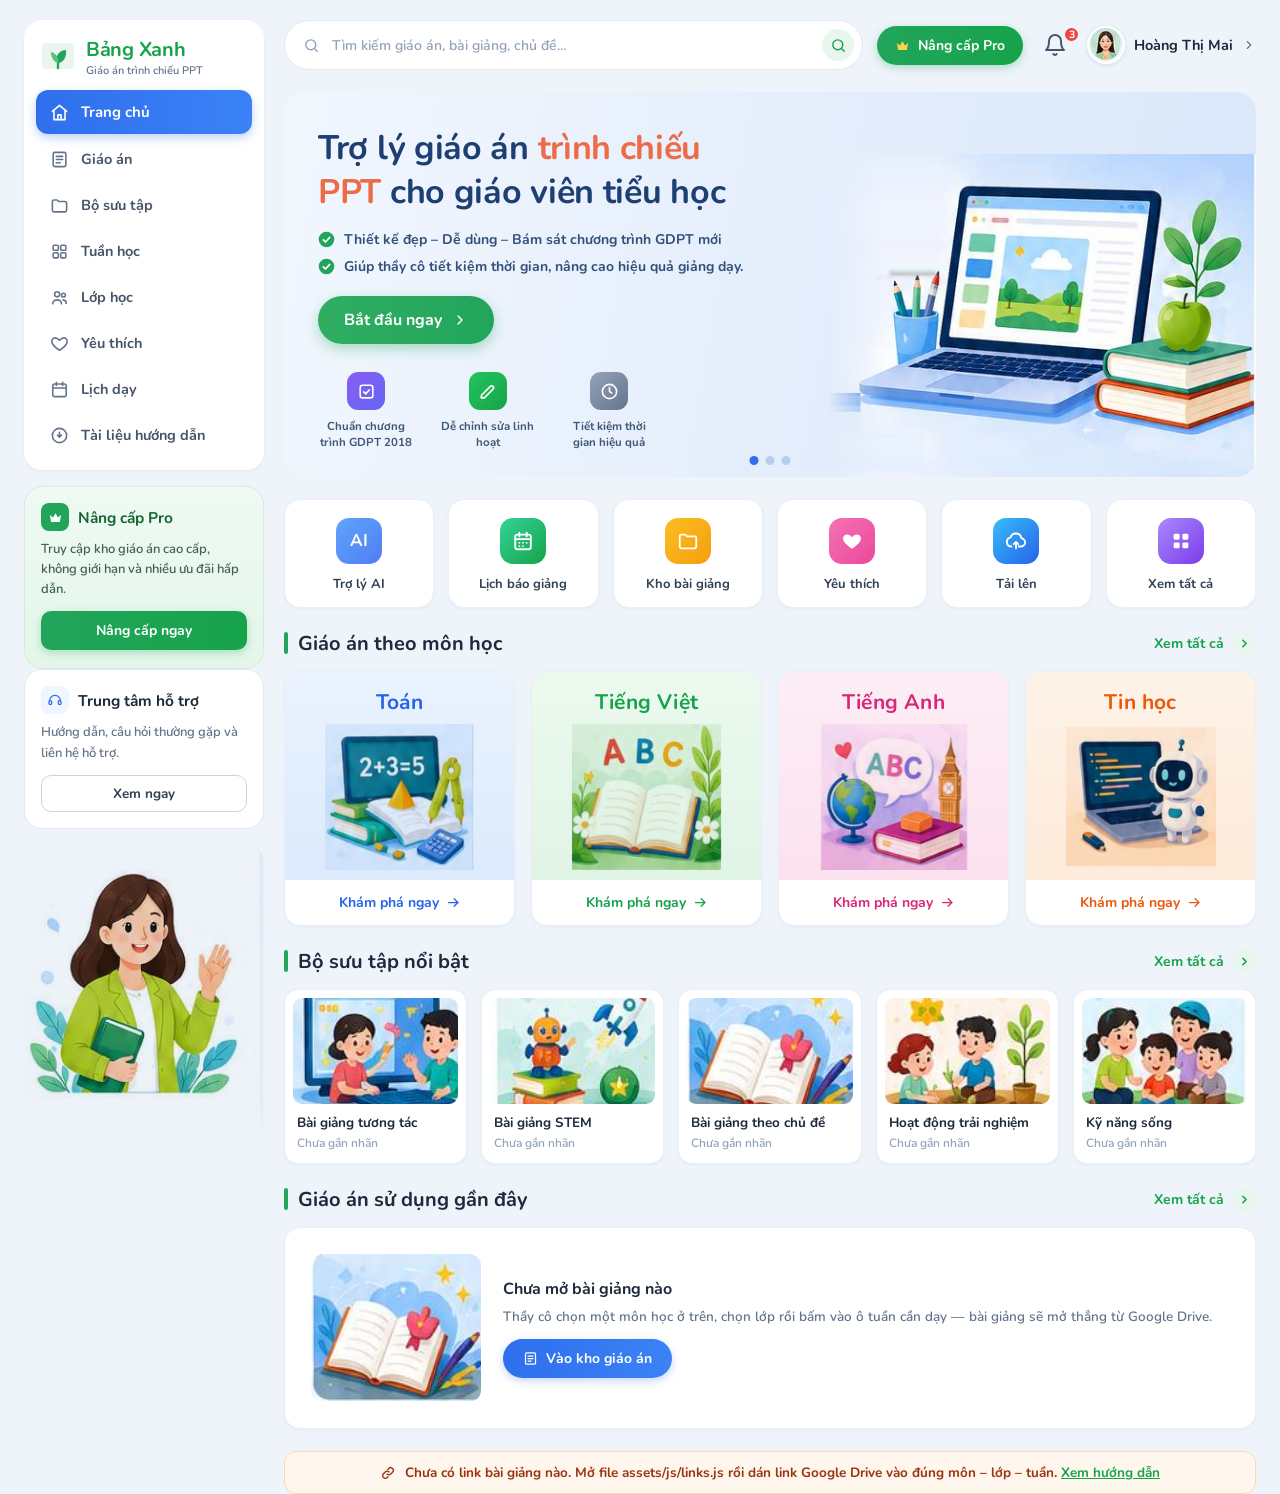
==== index.html @ 4b9f00dd "Bảng Xanh: app giáo án trình chiếu PPT tiểu học Giao diện dựng theo bản thiết kế design_handoff_bang" ====
<!DOCTYPE html>
<html lang="vi">
<head>
<meta charset="UTF-8">
<meta name="viewport" content="width=device-width, initial-scale=1.0, viewport-fit=cover">
<title>Bảng Xanh – Giáo án trình chiếu PPT</title>
<meta name="description" content="Kho bài giảng trình chiếu PPT tiểu học theo môn, lớp và 35 tuần học, mở thẳng từ Google Drive.">
<link rel="icon" href="data:image/svg+xml,<svg xmlns='http://www.w3.org/2000/svg' viewBox='0 0 36 36'><rect x='2' y='4' width='32' height='26' rx='4' fill='%23e8f6ee'/><path d='M18 24c-4-6 1-13 8-13 1 7-3 13-8 13z' fill='%2322a55b'/><path d='M18 24c1-5-2-10-7-11 0 6 3 10 7 11z' fill='%235bc17f'/></svg>">
<link rel="preconnect" href="https://fonts.googleapis.com">
<link rel="preconnect" href="https://fonts.gstatic.com" crossorigin>
<link href="https://fonts.googleapis.com/css2?family=Nunito:wght@400;600;700;800;900&display=swap" rel="stylesheet">
<link href="https://fonts.cdnfonts.com/css/utm-avo" rel="stylesheet">
<link rel="stylesheet" href="assets/css/style.css">
</head>
<body>

<!-- ===== Bộ icon dùng chung (lấy từ bản thiết kế) ===== -->
<svg style="display:none" aria-hidden="true">
  <symbol id="i-home" viewBox="0 0 24 24"><path d="M3 10.5 12 3l9 7.5"/><path d="M5 9.5V21h14V9.5"/><path d="M10 21v-6h4v6"/></symbol>
  <symbol id="i-book" viewBox="0 0 24 24"><rect x="4" y="3" width="16" height="18" rx="2"/><path d="M8 8h8M8 12h8M8 16h5"/></symbol>
  <symbol id="i-folder" viewBox="0 0 24 24"><path d="M3 7a2 2 0 0 1 2-2h4l2 2h8a2 2 0 0 1 2 2v9a2 2 0 0 1-2 2H5a2 2 0 0 1-2-2V7z"/></symbol>
  <symbol id="i-grid" viewBox="0 0 24 24"><rect x="4" y="4" width="6.5" height="6.5" rx="1.5"/><rect x="13.5" y="4" width="6.5" height="6.5" rx="1.5"/><rect x="4" y="13.5" width="6.5" height="6.5" rx="1.5"/><rect x="13.5" y="13.5" width="6.5" height="6.5" rx="1.5"/></symbol>
  <symbol id="i-users" viewBox="0 0 24 24"><circle cx="9" cy="8" r="3.2"/><path d="M3.5 20c0-3 2.5-5 5.5-5s5.5 2 5.5 5"/><circle cx="17" cy="9" r="2.4"/><path d="M16.5 15c2.5.2 4 2 4 4.5"/></symbol>
  <symbol id="i-heart" viewBox="0 0 24 24"><path d="M12 20.5s-7.5-4.7-9.3-9C1.3 8 3.4 4.9 6.6 4.9c2 0 3.6 1.1 5.4 3 1.8-1.9 3.4-3 5.4-3 3.2 0 5.3 3.1 3.9 6.6-1.8 4.3-9.3 9-9.3 9z"/></symbol>
  <symbol id="i-calendar" viewBox="0 0 24 24"><rect x="3.5" y="5" width="17" height="16" rx="2.5"/><path d="M8 3v4M16 3v4M3.5 10h17"/></symbol>
  <symbol id="i-calendar-full" viewBox="0 0 24 24"><rect x="3.5" y="5" width="17" height="16" rx="2.5"/><path d="M8 3v4M16 3v4M3.5 10h17M8 14h.01M12 14h.01M16 14h.01M8 17.5h.01M12 17.5h.01"/></symbol>
  <symbol id="i-help" viewBox="0 0 24 24"><circle cx="12" cy="12" r="9"/><path d="M12 8v6M9.5 11.5 12 14l2.5-2.5"/></symbol>
  <symbol id="i-search" viewBox="0 0 24 24"><circle cx="11" cy="11" r="7"/><path d="m20 20-3.5-3.5"/></symbol>
  <symbol id="i-bell" viewBox="0 0 24 24"><path d="M18 8a6 6 0 0 0-12 0c0 7-3 9-3 9h18s-3-2-3-9"/><path d="M13.7 21a2 2 0 0 1-3.4 0"/></symbol>
  <symbol id="i-upload" viewBox="0 0 24 24"><path d="M7 18a5 5 0 0 1-.9-9.9A6 6 0 0 1 17.8 9 4.5 4.5 0 0 1 17 18h-2"/><path d="M12 13v7M9.5 15.5 12 13l2.5 2.5"/></symbol>
  <symbol id="i-download" viewBox="0 0 24 24"><path d="M12 4v12m0 0 4-4m-4 4-4-4"/><path d="M4 18v1a2 2 0 0 0 2 2h12a2 2 0 0 0 2-2v-1"/></symbol>
  <symbol id="i-chevron" viewBox="0 0 24 24"><path d="m9 6 6 6-6 6"/></symbol>
  <symbol id="i-back" viewBox="0 0 24 24"><path d="m15 6-6 6 6 6"/></symbol>
  <symbol id="i-arrow" viewBox="0 0 24 24"><path d="M4 12h15"/><path d="m13 6 6 6-6 6"/></symbol>
  <symbol id="i-clock" viewBox="0 0 24 24"><circle cx="12" cy="12" r="9"/><path d="M12 7v5l3 2"/></symbol>
  <symbol id="i-play" viewBox="0 0 24 24"><path d="M7 5.5v13l10.5-6.5z"/></symbol>
  <symbol id="i-eye" viewBox="0 0 24 24"><path d="M2.5 12S6 6 12 6s9.5 6 9.5 6-3.5 6-9.5 6-9.5-6-9.5-6z"/><circle cx="12" cy="12" r="2.8"/></symbol>
  <symbol id="i-link" viewBox="0 0 24 24"><path d="M10.5 13.5a4 4 0 0 0 5.7 0l2.6-2.6a4 4 0 1 0-5.7-5.7L11.6 6.7"/><path d="M13.5 10.5a4 4 0 0 0-5.7 0l-2.6 2.6a4 4 0 1 0 5.7 5.7l1.4-1.4"/></symbol>
  <symbol id="i-plus" viewBox="0 0 24 24"><path d="M12 5v14M5 12h14"/></symbol>
  <symbol id="i-trash" viewBox="0 0 24 24"><path d="M4 7h16M9 7V5h6v2M6 7l1 13h10l1-13"/></symbol>
  <symbol id="i-x" viewBox="0 0 24 24"><path d="M6 6l12 12M18 6 6 18"/></symbol>
  <symbol id="i-check" viewBox="0 0 24 24"><path d="m5 12.5 4.5 4.5L19 7.5"/></symbol>
  <symbol id="i-menu" viewBox="0 0 24 24"><path d="M4 7h16M4 12h16M4 17h16"/></symbol>
  <symbol id="i-external" viewBox="0 0 24 24"><path d="M14 4h6v6M20 4l-8.5 8.5"/><path d="M18 14v5a1 1 0 0 1-1 1H5a1 1 0 0 1-1-1V7a1 1 0 0 1 1-1h5"/></symbol>
  <symbol id="i-user" viewBox="0 0 24 24"><circle cx="12" cy="8" r="4"/><path d="M4.5 21c0-4 3.5-6.5 7.5-6.5s7.5 2.5 7.5 6.5"/></symbol>
  <symbol id="i-copy" viewBox="0 0 24 24"><rect x="9" y="9" width="11" height="11" rx="2"/><path d="M5 15V5a2 2 0 0 1 2-2h8"/></symbol>
  <symbol id="i-edit" viewBox="0 0 24 24"><path d="M4 20h4L19 9a2.4 2.4 0 0 0-3.4-3.4L4.5 16.7 4 20z"/></symbol>
  <symbol id="i-support" viewBox="0 0 24 24"><path d="M4 13a8 8 0 0 1 16 0"/><rect x="3" y="13" width="4" height="6" rx="2"/><rect x="17" y="13" width="4" height="6" rx="2"/></symbol>
  <symbol id="i-shield" viewBox="0 0 24 24"><rect x="4" y="4" width="16" height="16" rx="3"/><path d="m8.5 12.5 2.5 2.5 4.5-5"/></symbol>
  <symbol id="i-book-open" viewBox="0 0 24 24"><path d="M2 6s2-2 6-2 6 2 6 2v14s-2-2-6-2-6 2-6 2V6z"/><path d="M14 6s2-2 6-2v14c-4 0-6 2-6 2"/></symbol>
</svg>
<svg style="display:none" aria-hidden="true">
  <symbol id="f-star" viewBox="0 0 24 24"><path d="M3 8l5 4 4-7 4 7 5-4-2 11H5L3 8z"/></symbol>
  <symbol id="f-heart" viewBox="0 0 24 24"><path d="M12 20.5s-7.5-4.7-9.3-9C1.3 8 3.4 4.9 6.6 4.9c2 0 3.6 1.1 5.4 3 1.8-1.9 3.4-3 5.4-3 3.2 0 5.3 3.1 3.9 6.6-1.8 4.3-9.3 9-9.3 9z"/></symbol>
  <symbol id="f-grid" viewBox="0 0 24 24"><rect x="4" y="4" width="6.5" height="6.5" rx="1.5"/><rect x="13.5" y="4" width="6.5" height="6.5" rx="1.5"/><rect x="4" y="13.5" width="6.5" height="6.5" rx="1.5"/><rect x="13.5" y="13.5" width="6.5" height="6.5" rx="1.5"/></symbol>
  <symbol id="f-leaf" viewBox="0 0 24 24"><path d="M12 22c-2-8 2-16 10-18-1 9-4 16-10 18z"/></symbol>
  <symbol id="f-check-c" viewBox="0 0 24 24"><circle cx="12" cy="12" r="11"/></symbol>
</svg>

<div class="layout">

  <!-- ===================== SIDEBAR ===================== -->
  <aside id="sidebar">
    <div class="side-card">
      <a class="logo" href="#/">
        <svg width="36" height="36" viewBox="0 0 36 36" fill="none"><rect x="2" y="4" width="32" height="26" rx="4" fill="#e8f6ee"/><path d="M18 24c-4-6 1-13 8-13 1 7-3 13-8 13z" fill="#22a55b"/><path d="M18 24c1-5-2-10-7-11 0 6 3 10 7 11z" fill="#5bc17f"/><path d="M18 24v5" stroke="#22a55b" stroke-width="2.4" stroke-linecap="round"/></svg>
        <div><div class="logo-name">Bảng Xanh</div><div class="logo-sub">Giáo án trình chiếu PPT</div></div>
      </a>
      <nav id="nav">
        <a class="nav-item" href="#/"><svg class="ic19"><use href="#i-home"/></svg> Trang chủ</a>
        <a class="nav-item" href="#/giao-an"><svg class="ic19"><use href="#i-book"/></svg> Giáo án</a>
        <a class="nav-item" href="#/bo-suu-tap"><svg class="ic19"><use href="#i-folder"/></svg> Bộ sưu tập</a>
        <a class="nav-item" href="#/tuan-hoc"><svg class="ic19"><use href="#i-grid"/></svg> Tuần học</a>
        <a class="nav-item" href="#/lop-hoc"><svg class="ic19"><use href="#i-users"/></svg> Lớp học</a>
        <a class="nav-item" href="#/yeu-thich"><svg class="ic19"><use href="#i-heart"/></svg> Yêu thích</a>
        <a class="nav-item" href="#/lich-day"><svg class="ic19"><use href="#i-calendar"/></svg> Lịch dạy</a>
        <a class="nav-item" href="#/huong-dan"><svg class="ic19"><use href="#i-help"/></svg> Tài liệu hướng dẫn</a>
      </nav>
    </div>

    <div id="sideExtra"></div>

    <img class="teacher" src="assets/img/teacher.png" alt="Cô giáo">
  </aside>
  <div class="sidebar-backdrop" id="sidebarBackdrop"></div>

  <!-- ===================== NỘI DUNG ===================== -->
  <main>
    <div class="m-logo">
      <button class="m-menu" id="btnMenu" aria-label="Mở menu"><svg class="ic22"><use href="#i-menu"/></svg></button>
      <a class="logo" href="#/" style="padding:0">
        <svg width="34" height="34" viewBox="0 0 36 36" fill="none"><rect x="2" y="4" width="32" height="26" rx="4" fill="#e8f6ee"/><path d="M18 24c-4-6 1-13 8-13 1 7-3 13-8 13z" fill="#22a55b"/><path d="M18 24c1-5-2-10-7-11 0 6 3 10 7 11z" fill="#5bc17f"/></svg>
        <div><div class="logo-name">Bảng Xanh</div><div class="logo-sub">Giáo án trình chiếu PPT</div></div>
      </a>
    </div>

    <div class="topbar">
      <form class="search" id="searchForm" role="search">
        <svg class="ic17"><use href="#i-search"/></svg>
        <input id="searchInput" type="search" placeholder="Tìm kiếm giáo án, bài giảng, chủ đề..." aria-label="Tìm kiếm" autocomplete="off">
        <button type="submit" class="search-go" aria-label="Tìm"><svg class="ic17"><use href="#i-search"/></svg></button>
      </form>
      <a class="btn-pro" href="#/huong-dan"><svg class="ic15 fill-star" viewBox="0 0 24 24"><use href="#f-star"/></svg> Nâng cấp Pro</a>
      <button class="bell" id="btnBell" aria-label="Thông báo">
        <svg class="ic24"><use href="#i-bell"/></svg><span class="badge" id="bellBadge">3</span>
      </button>
      <a class="user" href="#/tai-khoan">
        <img src="assets/img/avatar.png" alt="">
        <b id="meName">Hoàng Thị Mai</b>
        <svg class="ic14 chev"><use href="#i-chevron"/></svg>
      </a>
    </div>

    <div id="view"></div>
  </main>
</div>

<!-- ===================== THANH TAB DƯỚI ===================== -->
<div class="tabs" id="tabs">
  <a class="tab" href="#/" data-tab="#/"><svg class="ic22"><use href="#i-home"/></svg><span>Trang chủ</span></a>
  <a class="tab" href="#/tim-kiem" data-tab="#/tim-kiem"><svg class="ic22"><use href="#i-search"/></svg><span>Tìm kiếm</span></a>
  <a class="tab" href="#/lop-hoc" data-tab="#/lop-hoc"><svg class="ic22"><use href="#i-users"/></svg><span>Lớp học của tôi</span></a>
  <a class="tab" href="#/yeu-thich" data-tab="#/yeu-thich"><svg class="ic22"><use href="#i-heart"/></svg><span>Yêu thích</span></a>
  <a class="tab" href="#/tai-khoan" data-tab="#/tai-khoan"><svg class="ic22"><use href="#i-user"/></svg><span>Tài khoản</span></a>
</div>

<div id="modalRoot"></div>
<div id="toastRoot" class="toast-root" aria-live="polite"></div>


<!-- ===========================================================================
     LINK BÀI GIẢNG nằm ở file  assets/js/links.js  (mở bằng Notepad là sửa được)
     =========================================================================== -->
<script src="assets/js/links.js"></script>
<script src="assets/js/data.js"></script>
<script src="assets/js/app.js"></script>
</body>
</html>
---- assets/css/style.css ----
/* =========================================================================
   BẢNG XANH — giao diện dựng theo bản thiết kế design_handoff_bang_xanh
   Phần 1: trang chủ (index.html của bản thiết kế)
   Phần 2: trang môn học & trang 35 tuần (mon.html + tuan.html)
   Phần 3: các trang chức năng khác, dùng lại đúng bộ màu đó
   ========================================================================= */

/* ===================== PHẦN 1 — TRANG CHỦ ===================== */
*{box-sizing:border-box}
body{margin:0;background:#eef4fa;font-family:'UTM Avo','Nunito','Segoe UI',sans-serif;-webkit-font-smoothing:antialiased;color:#1e293b}
a{color:#16a34a;text-decoration:none}a:hover{color:#15803d}
button{font-family:inherit;cursor:pointer;border:none}
input,select,textarea{font-family:inherit}
img{max-width:100%}
h1,h2,h3,h4{margin:0}
p{margin:0}
ul,ol{margin:0;padding:0;list-style:none}
.layout{max-width:1400px;margin:0 auto;display:flex;gap:20px;padding:20px 24px 0;align-items:flex-start}

/* --- icon --- */
.ic13,.ic14,.ic15,.ic16,.ic17,.ic19,.ic22,.ic24{fill:none;stroke:currentColor;stroke-width:2;stroke-linecap:round;stroke-linejoin:round;flex-shrink:0}
.ic13{width:13px;height:13px}.ic14{width:14px;height:14px}.ic15{width:15px;height:15px}.ic16{width:16px;height:16px}
.ic17{width:17px;height:17px}.ic19{width:19px;height:19px}.ic22{width:22px;height:22px}.ic24{width:24px;height:24px}
.fill,.fill-star{fill:currentColor;stroke:none}
.fill-star{color:#ffd34d}

/* --- Sidebar --- */
aside{width:240px;flex-shrink:0;display:flex;flex-direction:column;gap:16px}
.side-card{background:#fff;border-radius:18px;padding:14px 12px;box-shadow:0 1px 3px rgba(30,64,120,.06)}
.logo{display:flex;align-items:center;gap:10px;padding:2px 4px 12px;color:inherit}
.logo:hover{color:inherit}
.logo-name{font-size:20px;font-weight:700;color:#16a34a;letter-spacing:-.3px}
.logo-sub{font-size:11px;color:#64748b;font-weight:600}
nav{display:flex;flex-direction:column;gap:4px}
.nav-item{display:flex;align-items:center;gap:12px;padding:11px 14px;border-radius:12px;color:#475569;font-weight:700;font-size:14.5px;cursor:pointer}
.nav-item:hover{background:#f1f5f9;color:#16a34a}
.nav-item.active{padding:12px 14px;background:linear-gradient(90deg,#2f6fed,#3b82f6);color:#fff;font-weight:700;font-size:15px;box-shadow:0 4px 10px rgba(47,111,237,.3)}
.nav-item svg{color:#64748b}.nav-item.active svg{color:#fff}
.nav-item:hover svg{color:#16a34a}.nav-item.active:hover{color:#fff}.nav-item.active:hover svg{color:#fff}
.pro-card{background:linear-gradient(180deg,#effaf2,#e4f6ea);border:1px solid #d3eedd;border-radius:18px;padding:16px 16px 18px}
.support-card{background:#fff;border:1px solid #e2e8f0;border-radius:18px;padding:16px}
.card-head{display:flex;align-items:center;gap:9px;margin-bottom:8px}
.card-head .ic{width:28px;height:28px;border-radius:8px;display:flex;align-items:center;justify-content:center;flex-shrink:0}
.card-head span.tt{font-weight:700;font-size:15.5px}
.card-body{font-size:13px;font-weight:600;line-height:1.55;margin-bottom:12px}
.btn-green{display:flex;align-items:center;justify-content:center;gap:8px;background:linear-gradient(90deg,#22a55b,#16a34a);color:#fff;border-radius:10px;padding:10px 16px;font-weight:700;font-size:14px;width:100%;box-shadow:0 3px 8px rgba(34,165,91,.3)}
.btn-green:hover{filter:brightness(1.05);color:#fff}
.btn-outline{display:flex;align-items:center;justify-content:center;gap:8px;background:#fff;border:1.5px solid #cbd5e1;border-radius:10px;padding:8px 20px;font-weight:700;font-size:13.5px;color:#334155}
.btn-outline:hover{border-color:#16a34a;color:#16a34a}
.teacher{width:100%;border-radius:16px;display:block;mix-blend-mode:multiply;-webkit-mask-image:linear-gradient(180deg,#000 86%,transparent 100%);mask-image:linear-gradient(180deg,#000 86%,transparent 100%)}
.sidebar-backdrop{display:none}

/* --- Main --- */
main{flex:1;min-width:0;display:flex;flex-direction:column;gap:22px}
#view{display:flex;flex-direction:column;gap:22px}
.topbar{display:flex;align-items:center;gap:14px}
.search{flex:1;display:flex;align-items:center;gap:10px;background:#fff;border:1px solid #e2e8f0;border-radius:999px;padding:8px 8px 8px 18px;color:#94a3b8}
.search:focus-within{border-color:#22a55b;box-shadow:0 0 0 3px rgba(34,165,91,.12)}
.search input{flex:1;min-width:0;border:0;outline:0;background:transparent;font-size:14px;font-weight:600;color:#1e293b}
.search input::placeholder{color:#94a3b8;font-weight:600}
.search-go{width:32px;height:32px;border-radius:999px;background:#e8f6ee;color:#16a34a;display:flex;align-items:center;justify-content:center;flex-shrink:0}
.search-go:hover{background:#16a34a;color:#fff}
.btn-pro{display:flex;align-items:center;gap:8px;background:linear-gradient(90deg,#22a55b,#16a34a);color:#fff;border-radius:999px;padding:10px 18px;font-weight:700;font-size:14px;box-shadow:0 3px 8px rgba(34,165,91,.3);white-space:nowrap}
.btn-pro:hover{filter:brightness(1.05);color:#fff}
.bell{position:relative;cursor:pointer;color:#475569;background:none;display:flex;align-items:center}
.bell:hover{color:#16a34a}
.badge{position:absolute;top:-6px;right:-7px;background:#ef4444;color:#fff;font-size:10.5px;font-weight:700;border-radius:999px;min-width:17px;height:17px;display:flex;align-items:center;justify-content:center;border:2px solid #eef4fa}
.badge[data-empty="1"]{display:none}
.user{display:flex;align-items:center;gap:9px;cursor:pointer;color:#1e293b}
.user:hover{color:#16a34a}
.user img{width:38px;height:38px;border-radius:999px;object-fit:cover;border:2px solid #fff;box-shadow:0 1px 4px rgba(30,64,120,.15)}
.user b{font-weight:700;font-size:14.5px;white-space:nowrap}
.user .chev{color:#64748b}

/* --- Hero --- */
.hero{position:relative;border-radius:20px;overflow:hidden;background:linear-gradient(100deg,#f2f7fe 0%,#e3edfb 55%,#dbe8fa 100%);padding:34px 0 26px 34px;min-height:340px}
.hero-img{position:absolute;right:0;bottom:0;width:min(448px,44%);height:auto;object-fit:cover;-webkit-mask-image:linear-gradient(90deg,transparent 0%,#000 14%);mask-image:linear-gradient(90deg,transparent 0%,#000 14%)}
.hero-content{position:relative;max-width:min(430px,50%);display:flex;flex-direction:column;align-items:flex-start}
.hero h1{margin:0 0 16px;font-size:34px;line-height:1.3;font-weight:700;color:#1d3f74;letter-spacing:-.3px}
.hero h1 em{font-style:normal;color:#ED6C47}
.checks{display:flex;flex-direction:column;gap:8px;margin-bottom:20px}
.checks div{display:flex;align-items:center;gap:9px;font-size:14px;font-weight:700;color:#33507a}
.check-ic{width:17px;height:17px;flex-shrink:0}
.btn-cta{display:flex;align-items:center;gap:10px;background:linear-gradient(90deg,#2fae62,#22a55b);color:#fff;border-radius:999px;padding:13px 26px;font-weight:700;font-size:16px;box-shadow:0 5px 14px rgba(34,165,91,.35);margin-bottom:28px}
.btn-cta:hover{filter:brightness(1.05);color:#fff}
.features{display:flex;gap:clamp(10px,2vw,26px);flex-wrap:wrap;max-width:100%}
.feature{position:relative;z-index:1;display:flex;flex-direction:column;align-items:center;gap:8px;width:min(96px,28%);text-align:center}
.feature .ic{width:38px;height:38px;border-radius:11px;display:flex;align-items:center;justify-content:center;color:#fff}
.feature span.lb{font-size:11.5px;font-weight:700;color:#3f5878;line-height:1.4}
.dots{position:absolute;left:50%;transform:translateX(-50%);bottom:12px;display:flex;gap:7px}
.dots span{width:9px;height:9px;border-radius:999px;background:#b9cdec;cursor:pointer}
.dots span.on{background:#2f6fed}

/* --- Lối tắt --- */
.quick{display:grid;grid-template-columns:repeat(6,1fr);gap:14px}
.quick-card{background:#fff;border:1px solid #eaf0f6;border-radius:16px;padding:18px 8px 14px;display:flex;flex-direction:column;align-items:center;gap:11px;cursor:pointer;box-shadow:0 1px 3px rgba(30,64,120,.05);transition:.15s}
.quick-card:hover{box-shadow:0 6px 16px rgba(30,64,120,.12);transform:translateY(-2px)}
.quick-card .ic{width:46px;height:46px;border-radius:13px;display:flex;align-items:center;justify-content:center;color:#fff}
.quick-card .lb{font-size:13px;font-weight:700;color:#334155;text-align:center}
.qai{font-size:17px;font-weight:700;color:#fff}

/* --- Đầu mục --- */
.sec-head{display:flex;align-items:center;justify-content:space-between;margin-bottom:14px;gap:12px}
.sec-title{display:flex;align-items:center;gap:10px;min-width:0}
.sec-title .bar{width:4px;height:22px;border-radius:4px;background:#22a55b;flex-shrink:0}
.sec-title h2{margin:0;font-size:20px;font-weight:700;color:#1e293b}
.see-all{display:flex;align-items:center;gap:8px;font-size:14px;font-weight:700;white-space:nowrap}
.see-all .chev{width:24px;height:24px;border-radius:999px;background:#e8f6ee;display:flex;align-items:center;justify-content:center;color:#16a34a}
.see-all .chev svg{stroke-width:3}

/* --- Thẻ môn học --- */
.subjects{display:grid;grid-template-columns:repeat(4,1fr);gap:16px}
.subj{border-radius:16px;overflow:hidden;background:#fff;border:1px solid #eaf0f6;cursor:pointer;box-shadow:0 1px 3px rgba(30,64,120,.05);transition:.15s;display:block;color:inherit}
.subj:hover{box-shadow:0 8px 20px rgba(30,64,120,.13);transform:translateY(-2px);color:inherit}
.subj .top{padding:16px 12px 10px;text-align:center;position:relative}
.subj .name{font-size:21px;font-weight:700;margin-bottom:8px;letter-spacing:.2px}
.subj img{width:150px;height:146px;object-fit:contain;display:block;margin:0 auto;mix-blend-mode:multiply}
.subj .cta{padding:13px 0;display:flex;align-items:center;justify-content:center;gap:7px;font-size:14px;font-weight:700}
.subj .cnt{position:absolute;top:10px;right:10px;background:rgba(255,255,255,.82);border-radius:999px;padding:3px 10px;font-size:11px;font-weight:700;color:#475569}

/* --- Bộ sưu tập --- */
.cols{display:grid;grid-template-columns:repeat(5,1fr);gap:14px}
.col-card{background:#fff;border:1px solid #eaf0f6;border-radius:14px;padding:8px 8px 12px;cursor:pointer;box-shadow:0 1px 3px rgba(30,64,120,.05);transition:.15s;display:block;color:inherit}
.col-card:hover{box-shadow:0 8px 20px rgba(30,64,120,.13);transform:translateY(-2px);color:inherit}
.col-card img{width:100%;height:106px;object-fit:cover;border-radius:9px;display:block;margin-bottom:10px}
.col-card .nm{font-size:13.5px;font-weight:700;padding:0 4px;line-height:1.35}
.col-card .ct{font-size:12px;font-weight:600;color:#94a3b8;padding:3px 4px 0}

/* --- Thẻ gần đây --- */
.recents{display:grid;grid-template-columns:repeat(4,1fr);gap:14px}
.recent{background:#f4f8fc;border:1px solid #e7eef5;border-radius:14px;padding:14px;cursor:pointer;display:block;color:inherit;position:relative}
.recent:hover{background:#fff;box-shadow:0 6px 16px rgba(30,64,120,.1);color:inherit}
.recent .row{display:flex;gap:10px;align-items:flex-start;margin-bottom:10px}
.recent .ppt{width:36px;height:36px;border-radius:9px;flex-shrink:0;display:flex;align-items:center;justify-content:center;color:#fff;font-size:9.5px;font-weight:700;box-shadow:0 2px 6px rgba(30,64,120,.18)}
.recent .tt{font-size:13.5px;font-weight:700;line-height:1.35}
.recent .mt{font-size:12px;font-weight:700;color:#64748b;margin-top:3px}
.recent .tm{display:flex;align-items:center;gap:6px;font-size:12px;font-weight:600;color:#94a3b8}

/* --- Banner --- */
.banner{background:#e4f6ea;border:1px solid #d3eedd;border-radius:12px;padding:11px 18px;display:flex;align-items:center;justify-content:center;gap:9px;font-size:13.5px;color:#1e5631;font-weight:700;text-align:center}
.banner b{font-weight:700}
.banner.warn{background:#fff7ed;border-color:#fed7aa;color:#9a3412}
.banner a{text-decoration:underline}

/* --- Tab dưới --- */
.tabs{position:sticky;bottom:0;max-width:1400px;margin:14px auto 0;background:#fff;border-top:1px solid #e7eef5;border-radius:22px 22px 0 0;box-shadow:0 -6px 20px rgba(30,64,120,.08);display:flex;justify-content:space-around;padding:10px 40px 12px;z-index:40}
.tab{display:flex;flex-direction:column;align-items:center;gap:5px;cursor:pointer;color:#94a3b8;min-width:64px}
.tab:hover{color:#16a34a}
.tab.active{color:#16a34a}
.tab span{font-size:12px;font-weight:700}
.m-logo{display:none;align-items:center;gap:10px}
.m-menu{width:40px;height:40px;border-radius:12px;background:#fff;border:1px solid #e2e8f0;color:#475569;display:flex;align-items:center;justify-content:center;flex-shrink:0}
@media (min-width:900px){.tabs{display:none}}


/* ============ PHẦN 2 — TRANG MÔN HỌC & TRANG 35 TUẦN ============ */
/* Chế độ trang riêng: ẩn cột trái / thanh trên / tab dưới, đúng như mon.html và tuan.html */
body.solo aside,body.solo .topbar,body.solo .m-logo,body.solo .tabs{display:none!important}
body.solo .layout{max-width:1180px;padding:20px 24px 0;gap:0}
body.solo main{gap:0}
body.solo #view{gap:0;padding-bottom:60px}

.solo-top{display:flex;align-items:center;gap:12px;margin-bottom:24px;flex-wrap:wrap}
.back{display:flex;align-items:center;gap:7px;background:#fff;border:1px solid #e2e8f0;border-radius:999px;padding:9px 18px;font-weight:700;font-size:14px;color:#334155}
.back:hover{border-color:#16a34a;color:#16a34a}
.solo-crumb{font-size:14px;font-weight:700;color:#94a3b8}
.solo-crumb b{color:#1e293b}

.solo-hero{display:flex;align-items:center;gap:22px;border-radius:20px;padding:26px 34px;margin-bottom:30px}
.solo-hero img.mascot{width:92px;height:96px;object-fit:contain;flex-shrink:0}
.solo-hero h1{margin:0 0 6px;font-size:30px;font-weight:700;letter-spacing:-.3px}
.solo-hero p{margin:0;font-size:14.5px;font-weight:700;color:#475569}
.solo-hero.sm{gap:20px;padding:22px 30px;margin-bottom:26px}
.solo-hero.sm img.mascot{width:80px;height:84px}
.solo-hero.sm h1{font-size:27px;margin-bottom:4px}
.solo-hero.sm p{font-size:14px}

/* Thẻ khối lớp (mon.html) */
.grades{display:grid;grid-template-columns:repeat(5,1fr);gap:16px}
.grade{background:#fff;border:1px solid #eaf0f6;border-radius:18px;padding:26px 12px 20px;text-align:center;cursor:pointer;box-shadow:0 1px 3px rgba(30,64,120,.05);transition:.15s;display:block;color:inherit}
.grade:hover{box-shadow:0 10px 24px rgba(30,64,120,.14);transform:translateY(-3px);color:inherit}
.grade .num{width:74px;height:74px;border-radius:22px;margin:0 auto 14px;display:flex;align-items:center;justify-content:center;font-size:34px;font-weight:700;color:#fff;box-shadow:0 6px 14px rgba(30,64,120,.18)}
.grade .lb{font-size:17px;font-weight:700}
.grade .sub{font-size:12.5px;font-weight:700;color:#94a3b8;margin-top:4px}

/* Lưới 35 tuần (tuan.html) */
.hk{display:flex;align-items:center;gap:10px;margin:26px 0 14px}
.hk .bar{width:4px;height:22px;border-radius:4px;background:#22a55b}
.hk h2{margin:0;font-size:19px;font-weight:700}
.hk .ct{font-size:13px;font-weight:700;color:#94a3b8}
.weeks{display:grid;grid-template-columns:repeat(6,1fr);gap:12px}
.week{position:relative;background:#fff;border:1px solid #eaf0f6;border-radius:14px;padding:14px 10px 12px;text-align:center;box-shadow:0 1px 3px rgba(30,64,120,.05);transition:.15s;display:block;color:inherit;width:100%;height:100%;font:inherit}
.week:hover{box-shadow:0 8px 20px rgba(30,64,120,.14);transform:translateY(-2px);color:inherit}
.week .num{width:44px;height:44px;border-radius:13px;margin:0 auto 8px;display:flex;align-items:center;justify-content:center;font-size:19px;font-weight:700;color:#fff}
.week .lb{font-size:13.5px;font-weight:700}
.week .st{display:flex;align-items:center;justify-content:center;gap:5px;font-size:11.5px;font-weight:700;color:#94a3b8;margin-top:4px}
.week .st .dot{width:7px;height:7px;border-radius:99px;background:#cbd5e1}
.week.has .st{color:#16a34a}
.week.has .st .dot{background:#22c55e}
.week.none{opacity:.55}
.week.none:hover{transform:none;box-shadow:0 1px 3px rgba(30,64,120,.05);opacity:.9}
.week .tenbai{font-size:11px;font-weight:600;color:#94a3b8;margin-top:5px;line-height:1.35;display:-webkit-box;-webkit-line-clamp:2;-webkit-box-orient:vertical;overflow:hidden}
/* nút phụ trên ô tuần — ẩn cho gọn, hiện khi rê chuột hoặc trên điện thoại */
.w-tools{position:absolute;top:7px;right:7px;display:flex;gap:4px;opacity:0;transition:.15s}
.week:hover .w-tools,.w-tools:focus-within,.w-tools.show{opacity:1}
.w-btn{width:24px;height:24px;border-radius:8px;background:#f1f5f9;color:#94a3b8;display:flex;align-items:center;justify-content:center}
.w-btn svg{width:13px;height:13px}
.w-btn:hover{background:#e8f6ee;color:#16a34a}
.w-btn.on{color:#ec4899;background:#fdf2f8}
.w-btn.on svg{fill:currentColor;stroke:none}
@media (hover:none){.w-tools{opacity:1}}


/* ============ PHẦN 3 — CÁC TRANG CHỨC NĂNG KHÁC ============ */
.page-head{display:flex;align-items:flex-end;justify-content:space-between;gap:14px;flex-wrap:wrap}
.page-head h1{font-size:24px;font-weight:700}
.page-head p{font-size:13.5px;font-weight:600;color:#64748b;margin-top:4px}
.crumb{display:flex;align-items:center;gap:7px;font-size:13px;font-weight:700;color:#94a3b8;flex-wrap:wrap}
.crumb a{color:#64748b}.crumb a:hover{color:#16a34a}
.crumb b{color:#1e293b}
.crumb svg{width:13px;height:13px;fill:none;stroke:currentColor;stroke-width:2.4;stroke-linecap:round;stroke-linejoin:round}
.card{background:#fff;border:1px solid #eaf0f6;border-radius:16px;box-shadow:0 1px 3px rgba(30,64,120,.05)}
.pad{padding:18px}
.muted{color:#94a3b8;font-weight:600}
.small{font-size:12.5px}

/* Danh sách bài giảng kèm tên môn (Yêu thích, Tìm kiếm, Tuần học, Bộ sưu tập) */
.wlist{display:grid;grid-template-columns:repeat(3,1fr);gap:14px}
.wcard{background:#f4f8fc;border:1px solid #e7eef5;border-radius:14px;position:relative;transition:.15s;overflow:hidden}
.wcard:hover{background:#fff;box-shadow:0 6px 16px rgba(30,64,120,.1)}
.wcard>a,.wcard>button{display:block;width:100%;text-align:left;padding:14px;color:inherit;background:none;font:inherit}
.wcard .row{display:flex;gap:10px;align-items:flex-start;margin-bottom:10px;padding-right:28px}
.wcard .ppt{width:36px;height:36px;border-radius:9px;flex-shrink:0;display:flex;align-items:center;justify-content:center;color:#fff;font-size:9.5px;font-weight:700;box-shadow:0 2px 6px rgba(30,64,120,.18)}
.wcard .tt{font-size:14px;font-weight:700;line-height:1.3}
.wcard .mt{font-size:12px;font-weight:700;color:#64748b;margin-top:3px}
.wcard .tm{display:flex;align-items:center;gap:6px;font-size:12px;font-weight:700;color:#16a34a}
.wcard.no{background:#fbfdff;border-style:dashed}
.wcard.no .ppt{background:#e2e8f0;color:#94a3b8;box-shadow:none}
.wcard.no .tm{color:#94a3b8}
.wcard .w-tools{opacity:1;top:9px;right:9px}

/* Chỉ mục tuần */
.week-index{display:grid;grid-template-columns:repeat(auto-fill,minmax(84px,1fr));gap:10px}
.wi{background:#fff;border:1px solid #eaf0f6;border-radius:13px;padding:11px 6px;text-align:center;box-shadow:0 1px 3px rgba(30,64,120,.05);transition:.15s;color:inherit}
.wi:hover{box-shadow:0 6px 16px rgba(30,64,120,.12);transform:translateY(-2px);color:inherit}
.wi b{display:block;font-size:21px;font-weight:700;color:#94a3b8}
.wi small{font-size:11px;font-weight:700;color:#94a3b8}
.wi.has{background:#e8f6ee;border-color:#d3eedd}
.wi.has b{color:#16a34a}.wi.has small{color:#22a55b}

/* Chip lọc */
.chips{display:flex;flex-wrap:wrap;gap:9px;align-items:center}
.chip{display:inline-flex;align-items:center;gap:6px;background:#fff;border:1px solid #e2e8f0;border-radius:999px;padding:8px 15px;font-size:13.5px;font-weight:700;color:#475569}
.chip:hover{border-color:#22a55b;color:#16a34a}
.chip.on{background:linear-gradient(90deg,#22a55b,#16a34a);border-color:transparent;color:#fff;box-shadow:0 3px 8px rgba(34,165,91,.25)}
.chip.on:hover{color:#fff}
.chip svg{width:14px;height:14px}
.count{margin-left:auto;font-size:12.5px;font-weight:700;color:#94a3b8}

/* Lịch dạy */
.tt-wrap{overflow-x:auto;padding:14px}
.tt-wrap table{border-collapse:separate;border-spacing:9px;min-width:780px;width:100%}
.tt-wrap th{font-size:12.5px;font-weight:700;color:#64748b;padding-bottom:2px}
.tt-wrap th.rw{text-align:right;padding-right:4px;white-space:nowrap;color:#94a3b8}
.tt-wrap td{vertical-align:top;width:14%}
.slot{background:#f4f8fc;border:1px solid #e7eef5;border-left:4px solid #2f6fed;border-radius:12px;padding:10px;min-height:88px;display:flex;flex-direction:column;gap:4px}
.slot .s1{font-size:13px;font-weight:700;line-height:1.3}
.slot .s2{font-size:11.5px;font-weight:700;color:#64748b}
.slot .s3{display:flex;gap:6px;margin-top:auto;padding-top:6px}
.slot-empty{width:100%;min-height:88px;background:#fbfdff;border:1.5px dashed #dbe6f0;border-radius:12px;color:#b6c6d8;display:flex;align-items:center;justify-content:center}
.slot-empty:hover{border-color:#22a55b;color:#22a55b}
.mini{display:inline-flex;align-items:center;gap:4px;background:#e8f6ee;color:#16a34a;border-radius:8px;padding:5px 9px;font-size:11.5px;font-weight:700}
.mini:hover{background:#16a34a;color:#fff}
.mini.blue{background:#e9f0fe;color:#2f6fed}
.mini.blue:hover{background:#2f6fed;color:#fff}
.mini.red{background:#fef2f2;color:#e11d48}
.mini.red:hover{background:#e11d48;color:#fff}

/* Hướng dẫn */
.guides{display:grid;grid-template-columns:repeat(2,1fr);gap:16px;align-items:start}
.guide h3{font-size:16px;font-weight:700;margin-bottom:12px}
.guide li{display:flex;gap:10px;font-size:13.5px;font-weight:600;color:#475569;line-height:1.5;padding:6px 0}
.guide .num{width:22px;height:22px;flex-shrink:0;border-radius:999px;color:#fff;font-size:11.5px;font-weight:700;display:flex;align-items:center;justify-content:center}
.faq li{padding:12px 0;border-bottom:1px dashed #e7eef5;display:flex;flex-direction:column;gap:4px}
.faq li:last-child{border:none}
.faq b{font-size:14px;font-weight:700}
.faq span{font-size:13px;font-weight:600;color:#64748b;line-height:1.55}
.code{background:#0f2035;color:#dbeafe;border-radius:12px;padding:14px;overflow-x:auto;font-family:ui-monospace,Consolas,monospace;font-size:12.5px;line-height:1.75;white-space:pre;margin:0}
code{background:#eef4fa;border:1px solid #e2e8f0;border-radius:6px;padding:2px 6px;font-family:ui-monospace,Consolas,monospace;font-size:12.5px}

/* Thống kê */
.stats{display:grid;grid-template-columns:repeat(4,1fr);gap:14px}
.stat{background:#fff;border:1px solid #eaf0f6;border-radius:14px;padding:15px 16px;box-shadow:0 1px 3px rgba(30,64,120,.05)}
.stat b{display:block;font-size:25px;font-weight:700;color:#16a34a}
.stat span{font-size:12px;font-weight:700;color:#94a3b8}

/* Form */
.form{display:grid;gap:14px}
.field label{display:block;font-size:13px;font-weight:700;margin-bottom:6px;color:#334155}
.hint{font-size:12.5px;font-weight:600;color:#94a3b8;margin-top:6px;line-height:1.55}
.input{width:100%;padding:11px 14px;border-radius:11px;border:1px solid #e2e8f0;background:#fff;outline:0;font-size:14px;font-weight:600}
.input:focus{border-color:#22a55b;box-shadow:0 0 0 3px rgba(34,165,91,.12)}
.g3{display:grid;grid-template-columns:repeat(3,1fr);gap:14px}
.row-btn{display:flex;gap:10px;flex-wrap:wrap}
.btn-blue{display:inline-flex;align-items:center;justify-content:center;gap:8px;background:linear-gradient(90deg,#2f6fed,#3b82f6);color:#fff;border-radius:999px;padding:10px 20px;font-weight:700;font-size:14px;box-shadow:0 3px 8px rgba(47,111,237,.28)}
.btn-blue:hover{filter:brightness(1.05);color:#fff}
.btn-red{display:inline-flex;align-items:center;justify-content:center;gap:8px;background:#fff;border:1.5px solid #fecaca;color:#dc2626;border-radius:999px;padding:9px 18px;font-weight:700;font-size:13.5px}
.btn-red:hover{background:#fef2f2;color:#dc2626}
.btn-pill{display:inline-flex;align-items:center;justify-content:center;gap:8px;background:#fff;border:1.5px solid #cbd5e1;color:#334155;border-radius:999px;padding:9px 18px;font-weight:700;font-size:13.5px}
.btn-pill:hover{border-color:#16a34a;color:#16a34a}

/* Khung xem bài giảng */
.viewer{background:#0f2035;border-radius:14px;overflow:hidden;aspect-ratio:16/9}
.viewer iframe{width:100%;height:100%;border:0;display:block}

/* Trạng thái rỗng */
.empty-box{background:#fff;border:1px solid #eaf0f6;border-radius:16px;padding:26px;display:flex;align-items:center;gap:22px;box-shadow:0 1px 3px rgba(30,64,120,.05)}
.empty-box img{width:170px;border-radius:12px;flex-shrink:0}
.empty-box h4{font-size:16px;font-weight:700;margin-bottom:6px}
.empty-box p{font-size:13.5px;font-weight:600;color:#64748b;line-height:1.6;margin-bottom:12px}

/* Nhãn */
.tag{display:inline-flex;align-items:center;gap:5px;border-radius:999px;padding:4px 11px;font-size:12px;font-weight:700;background:#e9f0fe;color:#2f6fed}
.tag.ok{background:#e4f6ea;color:#16a34a}
.tag.warn{background:#fff7ed;color:#c2410c}
.tag svg{width:13px;height:13px}

/* Hộp thoại */
.modal-bg{position:fixed;inset:0;background:rgba(15,32,53,.5);backdrop-filter:blur(3px);z-index:100;display:grid;place-items:center;padding:16px}
.modal{background:#fff;border-radius:18px;width:min(560px,100%);max-height:90vh;overflow:auto;box-shadow:0 20px 50px rgba(15,32,53,.3)}
.modal-wide{width:min(1000px,100%)}
.modal-head{display:flex;align-items:center;gap:12px;padding:16px 18px;border-bottom:1px solid #eaf0f6;position:sticky;top:0;background:#fff;z-index:2}
.modal-head h3{font-size:16px;font-weight:700;flex:1;min-width:0}
.x-btn{width:34px;height:34px;border-radius:999px;background:#f1f5f9;color:#475569;display:flex;align-items:center;justify-content:center;flex-shrink:0}
.x-btn:hover{background:#e2e8f0}
.modal-body{padding:18px}
.modal-foot{display:flex;gap:10px;justify-content:flex-end;padding:0 18px 18px;flex-wrap:wrap}

/* Thông báo nhỏ */
.toast-root{position:fixed;left:50%;transform:translateX(-50%);bottom:96px;z-index:200;display:flex;flex-direction:column;gap:8px;align-items:center;pointer-events:none}
.toast{background:#0f2035;color:#fff;padding:11px 18px;border-radius:999px;font-size:13.5px;font-weight:700;box-shadow:0 10px 26px rgba(15,32,53,.3);display:flex;align-items:center;gap:8px;animation:pop .25s ease}
.toast svg{width:16px;height:16px}
.toast.ok{background:#16a34a}
.toast.err{background:#dc2626}
@keyframes pop{from{opacity:0;transform:translateY(10px)}}


/* ===================== MÀN HÌNH NHỎ ===================== */
@media (max-width:899px){
  aside{position:fixed;left:0;top:0;height:100dvh;width:280px;z-index:120;background:#eef4fa;padding:14px;overflow-y:auto;transform:translateX(-104%);transition:transform .25s ease;display:flex}
  body.nav-open aside{transform:none;box-shadow:0 10px 40px rgba(15,32,53,.3)}
  body.nav-open .sidebar-backdrop{display:block;position:fixed;inset:0;background:rgba(15,32,53,.45);z-index:110}
  .m-logo{display:flex}
  .layout{padding:14px 14px 0;gap:0}
  main{gap:18px}
  #view{gap:18px}
  .topbar{flex-wrap:wrap;gap:10px}
  .search{order:5;flex-basis:100%}
  .user b,.user .chev{display:none}
  .btn-pro{padding:9px 14px;font-size:13px}
  .hero{padding:24px 20px 20px;min-height:0}
  .hero-content{max-width:100%}
  .hero h1{font-size:25px}
  .hero-img{position:static;width:100%;height:auto;-webkit-mask-image:none;mask-image:none;border-radius:14px;margin-top:6px}
  .features{gap:12px;flex-wrap:wrap}
  .dots{position:static;transform:none;justify-content:center;margin-top:12px}
  .quick{grid-template-columns:repeat(3,1fr);gap:10px}
  .subjects{grid-template-columns:repeat(2,1fr);gap:12px}
  .subj img{width:100%;height:130px}
  .cols{grid-template-columns:repeat(2,1fr);gap:12px}
  .recents{grid-template-columns:1fr;gap:10px}
  .banner{flex-wrap:wrap;text-align:center;font-size:12.5px}
  .tabs{border-radius:16px 16px 0 0;padding:8px 8px 10px}
  .tab{min-width:0}.tab span{font-size:11px}

  body.solo .layout{padding:14px 14px 0}
  .solo-top{margin-bottom:18px}
  .solo-hero,.solo-hero.sm{flex-direction:column;text-align:center;padding:22px 18px;gap:14px}
  .solo-hero h1{font-size:24px}
  .solo-hero.sm h1{font-size:22px}
  .grades{grid-template-columns:repeat(2,1fr);gap:12px}
  .weeks{grid-template-columns:repeat(3,1fr);gap:10px}
  .wlist{grid-template-columns:1fr}
  .guides{grid-template-columns:1fr}
  .stats{grid-template-columns:repeat(2,1fr)}
  .g3{grid-template-columns:1fr}
  .empty-box{flex-direction:column;text-align:center}
  .page-head{align-items:flex-start}
}
@media (max-width:520px){
  .quick{grid-template-columns:repeat(2,1fr)}
  .weeks{grid-template-columns:repeat(2,1fr)}
  .grades{grid-template-columns:1fr}
  .subjects{grid-template-columns:1fr}
}

@media print{
  aside,.topbar,.tabs,.m-logo,.dots,.w-tools,.solo-top{display:none!important}
  body{background:#fff}
}
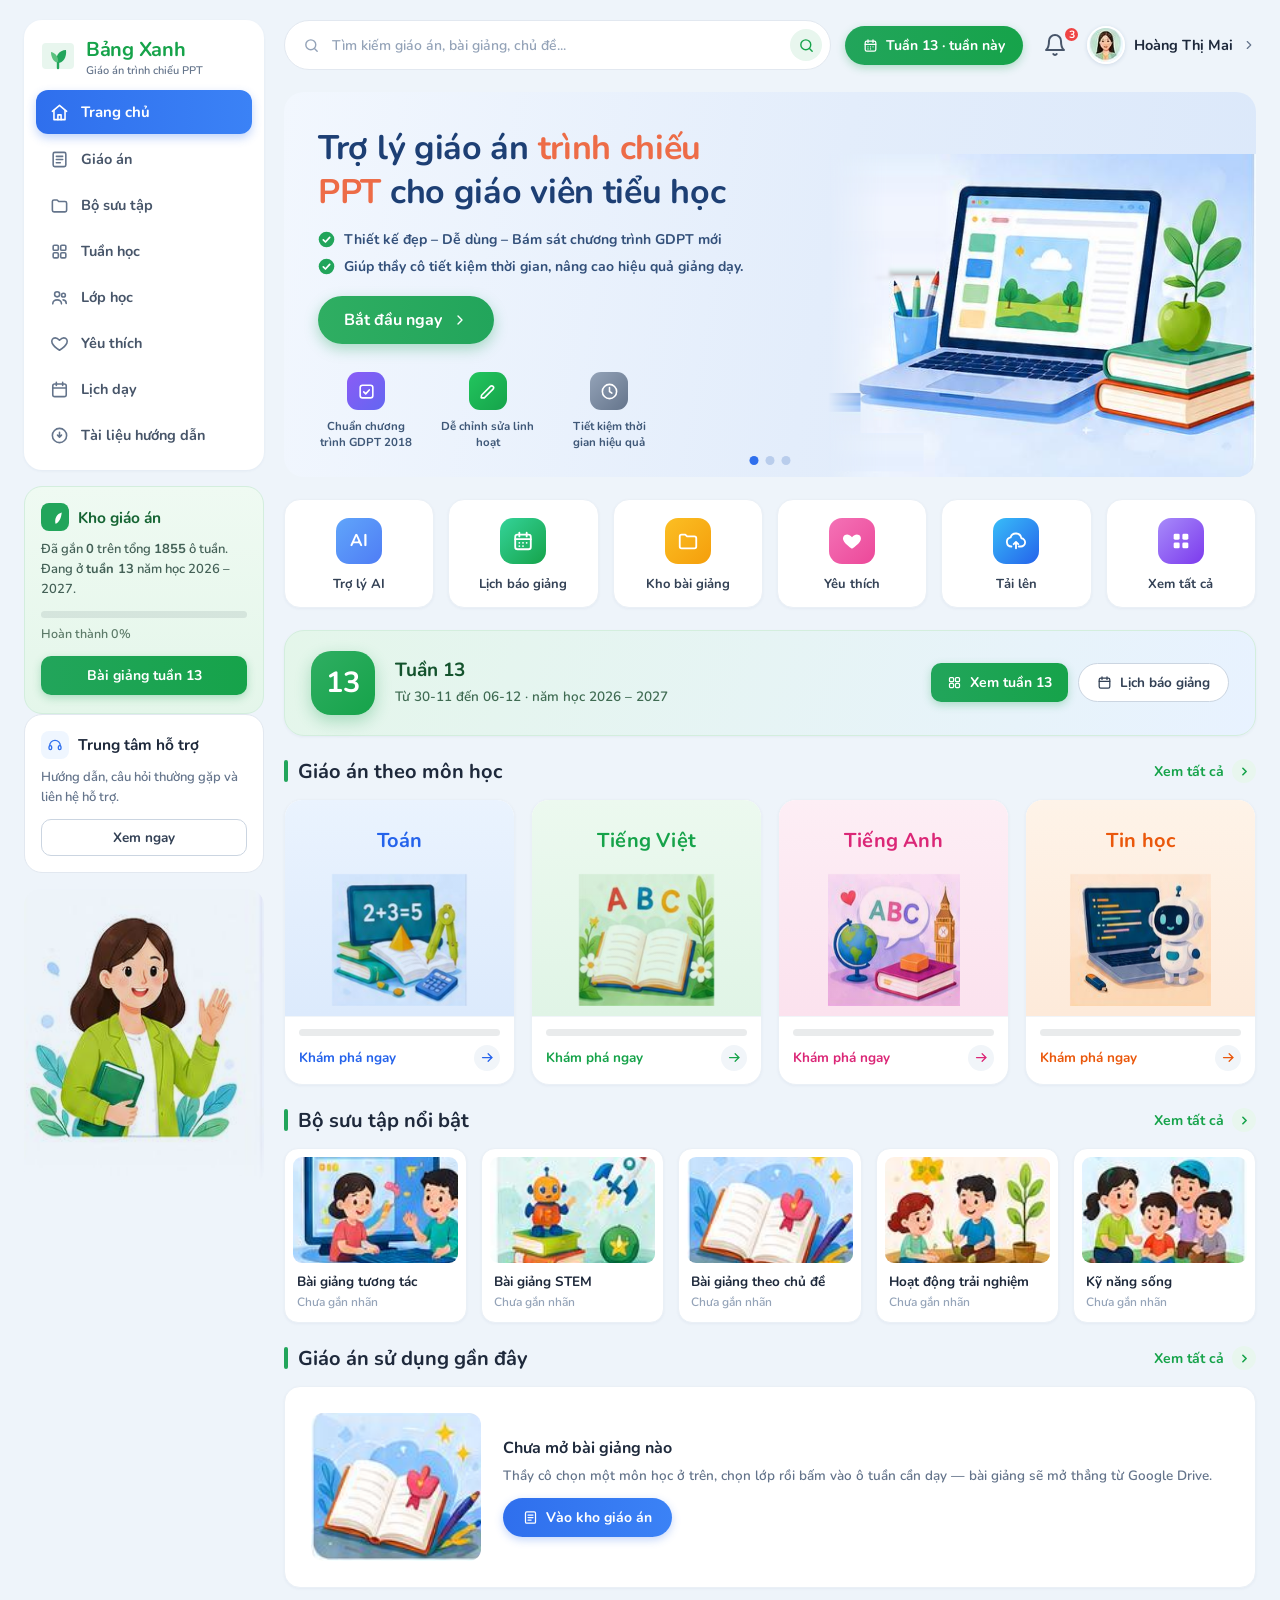
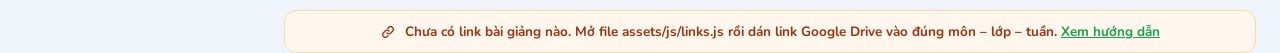
==== commit 06d9fd6a: "Nâng cấp giao diện trang môn/lớp, thêm tuần hiện tại và cài được như app Giao diện: - Bỏ chế độ "sol" ====
--- a/index.html
+++ b/index.html
@@ -6,6 +6,14 @@
 <title>Bảng Xanh – Giáo án trình chiếu PPT</title>
 <meta name="description" content="Kho bài giảng trình chiếu PPT tiểu học theo môn, lớp và 35 tuần học, mở thẳng từ Google Drive.">
 <link rel="icon" href="data:image/svg+xml,<svg xmlns='http://www.w3.org/2000/svg' viewBox='0 0 36 36'><rect x='2' y='4' width='32' height='26' rx='4' fill='%23e8f6ee'/><path d='M18 24c-4-6 1-13 8-13 1 7-3 13-8 13z' fill='%2322a55b'/><path d='M18 24c1-5-2-10-7-11 0 6 3 10 7 11z' fill='%235bc17f'/></svg>">
+<link rel="apple-touch-icon" href="assets/img/icon.svg">
+<link rel="manifest" href="manifest.webmanifest">
+<meta name="theme-color" content="#16a34a">
+<meta name="apple-mobile-web-app-capable" content="yes">
+<meta name="apple-mobile-web-app-title" content="Bảng Xanh">
+<meta property="og:title" content="Bảng Xanh – Giáo án trình chiếu PPT tiểu học">
+<meta property="og:description" content="Chọn môn → chọn lớp → chọn tuần là có ngay bài giảng, mở thẳng từ Google Drive.">
+<meta property="og:type" content="website">
 <link rel="preconnect" href="https://fonts.googleapis.com">
 <link rel="preconnect" href="https://fonts.gstatic.com" crossorigin>
 <link href="https://fonts.googleapis.com/css2?family=Nunito:wght@400;600;700;800;900&display=swap" rel="stylesheet">
@@ -100,7 +108,7 @@
         <input id="searchInput" type="search" placeholder="Tìm kiếm giáo án, bài giảng, chủ đề..." aria-label="Tìm kiếm" autocomplete="off">
         <button type="submit" class="search-go" aria-label="Tìm"><svg class="ic17"><use href="#i-search"/></svg></button>
       </form>
-      <a class="btn-pro" href="#/huong-dan"><svg class="ic15 fill-star" viewBox="0 0 24 24"><use href="#f-star"/></svg> Nâng cấp Pro</a>
+      <a class="btn-pro" id="btnTuanNay" href="#/tuan-hoc"><svg class="ic15"><use href="#i-calendar-full"/></svg> <span>Tuần học</span></a>
       <button class="bell" id="btnBell" aria-label="Thông báo">
         <svg class="ic24"><use href="#i-bell"/></svg><span class="badge" id="bellBadge">3</span>
       </button>
@@ -134,5 +142,15 @@
 <script src="assets/js/links.js"></script>
 <script src="assets/js/data.js"></script>
 <script src="assets/js/app.js"></script>
+
+<!-- Cho phép cài app lên màn hình chính và mở được khi lớp mất mạng.
+     Chỉ chạy trên https hoặc localhost; mở bằng file:// thì bỏ qua. -->
+<script>
+if ("serviceWorker" in navigator && location.protocol !== "file:") {
+  window.addEventListener("load", function () {
+    navigator.serviceWorker.register("sw.js").catch(function () {});
+  });
+}
+</script>
 </body>
 </html>
--- a/assets/css/style.css
+++ b/assets/css/style.css
@@ -5,13 +5,45 @@
    Phần 3: các trang chức năng khác, dùng lại đúng bộ màu đó
    ========================================================================= */
 
+/* ===================== BỘ MÀU & KÍCH THƯỚC CHUNG =====================
+   Đổi màu chủ đạo của cả app chỉ cần sửa mấy dòng dưới đây.            */
+:root{
+  --xanh:#16a34a;         /* xanh lá chính */
+  --xanh-sang:#22a55b;
+  --xanh-dam:#15803d;
+  --xanh-nhat:#e8f6ee;
+  --lam:#2f6fed;          /* xanh dương phụ */
+  --do:#dc2626;
+  --nen:#eef4fa;          /* nền trang */
+  --the:#fff;            /* nền thẻ */
+  --vien:#eaf0f6;
+  --vien-dam:#e2e8f0;
+  --chu:#1e293b;
+  --chu-nhat:#64748b;
+  --chu-mo:#94a3b8;
+  --bong-1:0 1px 3px rgba(30,64,120,.05);
+  --bong-2:0 6px 16px rgba(30,64,120,.12);
+  --bong-3:0 12px 26px rgba(30,64,120,.14);
+  --bo:16px;              /* bo góc thẻ */
+  --bo-lon:20px;
+}
+
 /* ===================== PHẦN 1 — TRANG CHỦ ===================== */
 *{box-sizing:border-box}
-body{margin:0;background:#eef4fa;font-family:'UTM Avo','Nunito','Segoe UI',sans-serif;-webkit-font-smoothing:antialiased;color:#1e293b}
-a{color:#16a34a;text-decoration:none}a:hover{color:#15803d}
+body{margin:0;background:var(--nen);font-family:'UTM Avo','Nunito','Segoe UI',sans-serif;-webkit-font-smoothing:antialiased;color:var(--chu)}
+a{color:var(--xanh);text-decoration:none}a:hover{color:var(--xanh-dam)}
 button{font-family:inherit;cursor:pointer;border:none}
 input,select,textarea{font-family:inherit}
 img{max-width:100%}
+
+/* Viền sáng khi dùng bàn phím (Tab) — trước đây không thấy đang ở đâu */
+:focus{outline:none}
+a:focus-visible,button:focus-visible,input:focus-visible,select:focus-visible,
+textarea:focus-visible,[tabindex]:focus-visible{
+  outline:3px solid rgba(34,165,91,.55);outline-offset:2px;border-radius:8px}
+@media (prefers-reduced-motion:reduce){
+  *,*::before,*::after{animation-duration:.01ms!important;transition-duration:.01ms!important;scroll-behavior:auto!important}
+}
 h1,h2,h3,h4{margin:0}
 p{margin:0}
 ul,ol{margin:0;padding:0;list-style:none}
@@ -29,24 +61,24 @@
 .side-card{background:#fff;border-radius:18px;padding:14px 12px;box-shadow:0 1px 3px rgba(30,64,120,.06)}
 .logo{display:flex;align-items:center;gap:10px;padding:2px 4px 12px;color:inherit}
 .logo:hover{color:inherit}
-.logo-name{font-size:20px;font-weight:700;color:#16a34a;letter-spacing:-.3px}
-.logo-sub{font-size:11px;color:#64748b;font-weight:600}
+.logo-name{font-size:20px;font-weight:700;color:var(--xanh);letter-spacing:-.3px}
+.logo-sub{font-size:11px;color:var(--chu-nhat);font-weight:600}
 nav{display:flex;flex-direction:column;gap:4px}
 .nav-item{display:flex;align-items:center;gap:12px;padding:11px 14px;border-radius:12px;color:#475569;font-weight:700;font-size:14.5px;cursor:pointer}
-.nav-item:hover{background:#f1f5f9;color:#16a34a}
+.nav-item:hover{background:#f1f5f9;color:var(--xanh)}
 .nav-item.active{padding:12px 14px;background:linear-gradient(90deg,#2f6fed,#3b82f6);color:#fff;font-weight:700;font-size:15px;box-shadow:0 4px 10px rgba(47,111,237,.3)}
-.nav-item svg{color:#64748b}.nav-item.active svg{color:#fff}
-.nav-item:hover svg{color:#16a34a}.nav-item.active:hover{color:#fff}.nav-item.active:hover svg{color:#fff}
+.nav-item svg{color:var(--chu-nhat)}.nav-item.active svg{color:#fff}
+.nav-item:hover svg{color:var(--xanh)}.nav-item.active:hover{color:#fff}.nav-item.active:hover svg{color:#fff}
 .pro-card{background:linear-gradient(180deg,#effaf2,#e4f6ea);border:1px solid #d3eedd;border-radius:18px;padding:16px 16px 18px}
-.support-card{background:#fff;border:1px solid #e2e8f0;border-radius:18px;padding:16px}
+.support-card{background:#fff;border:1px solid var(--vien-dam);border-radius:18px;padding:16px}
 .card-head{display:flex;align-items:center;gap:9px;margin-bottom:8px}
 .card-head .ic{width:28px;height:28px;border-radius:8px;display:flex;align-items:center;justify-content:center;flex-shrink:0}
 .card-head span.tt{font-weight:700;font-size:15.5px}
 .card-body{font-size:13px;font-weight:600;line-height:1.55;margin-bottom:12px}
-.btn-green{display:flex;align-items:center;justify-content:center;gap:8px;background:linear-gradient(90deg,#22a55b,#16a34a);color:#fff;border-radius:10px;padding:10px 16px;font-weight:700;font-size:14px;width:100%;box-shadow:0 3px 8px rgba(34,165,91,.3)}
+.btn-green{display:flex;align-items:center;justify-content:center;gap:8px;background:linear-gradient(90deg,#22a55b,var(--xanh));color:#fff;border-radius:10px;padding:10px 16px;font-weight:700;font-size:14px;width:100%;box-shadow:0 3px 8px rgba(34,165,91,.3)}
 .btn-green:hover{filter:brightness(1.05);color:#fff}
 .btn-outline{display:flex;align-items:center;justify-content:center;gap:8px;background:#fff;border:1.5px solid #cbd5e1;border-radius:10px;padding:8px 20px;font-weight:700;font-size:13.5px;color:#334155}
-.btn-outline:hover{border-color:#16a34a;color:#16a34a}
+.btn-outline:hover{border-color:var(--xanh);color:var(--xanh)}
 .teacher{width:100%;border-radius:16px;display:block;mix-blend-mode:multiply;-webkit-mask-image:linear-gradient(180deg,#000 86%,transparent 100%);mask-image:linear-gradient(180deg,#000 86%,transparent 100%)}
 .sidebar-backdrop{display:none}
 
@@ -54,23 +86,23 @@
 main{flex:1;min-width:0;display:flex;flex-direction:column;gap:22px}
 #view{display:flex;flex-direction:column;gap:22px}
 .topbar{display:flex;align-items:center;gap:14px}
-.search{flex:1;display:flex;align-items:center;gap:10px;background:#fff;border:1px solid #e2e8f0;border-radius:999px;padding:8px 8px 8px 18px;color:#94a3b8}
+.search{flex:1;display:flex;align-items:center;gap:10px;background:#fff;border:1px solid var(--vien-dam);border-radius:999px;padding:8px 8px 8px 18px;color:var(--chu-mo)}
 .search:focus-within{border-color:#22a55b;box-shadow:0 0 0 3px rgba(34,165,91,.12)}
 .search input{flex:1;min-width:0;border:0;outline:0;background:transparent;font-size:14px;font-weight:600;color:#1e293b}
-.search input::placeholder{color:#94a3b8;font-weight:600}
-.search-go{width:32px;height:32px;border-radius:999px;background:#e8f6ee;color:#16a34a;display:flex;align-items:center;justify-content:center;flex-shrink:0}
-.search-go:hover{background:#16a34a;color:#fff}
-.btn-pro{display:flex;align-items:center;gap:8px;background:linear-gradient(90deg,#22a55b,#16a34a);color:#fff;border-radius:999px;padding:10px 18px;font-weight:700;font-size:14px;box-shadow:0 3px 8px rgba(34,165,91,.3);white-space:nowrap}
+.search input::placeholder{color:var(--chu-mo);font-weight:600}
+.search-go{width:32px;height:32px;border-radius:999px;background:#e8f6ee;color:var(--xanh);display:flex;align-items:center;justify-content:center;flex-shrink:0}
+.search-go:hover{background:var(--xanh);color:#fff}
+.btn-pro{display:flex;align-items:center;gap:8px;background:linear-gradient(90deg,#22a55b,var(--xanh));color:#fff;border-radius:999px;padding:10px 18px;font-weight:700;font-size:14px;box-shadow:0 3px 8px rgba(34,165,91,.3);white-space:nowrap}
 .btn-pro:hover{filter:brightness(1.05);color:#fff}
 .bell{position:relative;cursor:pointer;color:#475569;background:none;display:flex;align-items:center}
-.bell:hover{color:#16a34a}
+.bell:hover{color:var(--xanh)}
 .badge{position:absolute;top:-6px;right:-7px;background:#ef4444;color:#fff;font-size:10.5px;font-weight:700;border-radius:999px;min-width:17px;height:17px;display:flex;align-items:center;justify-content:center;border:2px solid #eef4fa}
 .badge[data-empty="1"]{display:none}
 .user{display:flex;align-items:center;gap:9px;cursor:pointer;color:#1e293b}
-.user:hover{color:#16a34a}
+.user:hover{color:var(--xanh)}
 .user img{width:38px;height:38px;border-radius:999px;object-fit:cover;border:2px solid #fff;box-shadow:0 1px 4px rgba(30,64,120,.15)}
 .user b{font-weight:700;font-size:14.5px;white-space:nowrap}
-.user .chev{color:#64748b}
+.user .chev{color:var(--chu-nhat)}
 
 /* --- Hero --- */
 .hero{position:relative;border-radius:20px;overflow:hidden;background:linear-gradient(100deg,#f2f7fe 0%,#e3edfb 55%,#dbe8fa 100%);padding:34px 0 26px 34px;min-height:340px}
@@ -93,11 +125,27 @@
 
 /* --- Lối tắt --- */
 .quick{display:grid;grid-template-columns:repeat(6,1fr);gap:14px}
-.quick-card{background:#fff;border:1px solid #eaf0f6;border-radius:16px;padding:18px 8px 14px;display:flex;flex-direction:column;align-items:center;gap:11px;cursor:pointer;box-shadow:0 1px 3px rgba(30,64,120,.05);transition:.15s}
+.quick-card{background:#fff;border:1px solid var(--vien);border-radius:16px;padding:18px 8px 14px;display:flex;flex-direction:column;align-items:center;gap:11px;cursor:pointer;box-shadow:var(--bong-1);transition:.15s}
 .quick-card:hover{box-shadow:0 6px 16px rgba(30,64,120,.12);transform:translateY(-2px)}
 .quick-card .ic{width:46px;height:46px;border-radius:13px;display:flex;align-items:center;justify-content:center;color:#fff}
 .quick-card .lb{font-size:13px;font-weight:700;color:#334155;text-align:center}
 .qai{font-size:17px;font-weight:700;color:#fff}
+
+/* --- Dải "Tuần này" ngoài trang chủ --- */
+.tuannay{display:flex;align-items:center;gap:20px;flex-wrap:wrap;border-radius:var(--bo-lon);padding:20px 26px;
+  background:linear-gradient(110deg,#e4f6ea 0%,#e8f2ff 100%);border:1px solid #d3eedd;box-shadow:var(--bong-1)}
+.tuannay .so{width:64px;height:64px;flex-shrink:0;border-radius:20px;display:flex;align-items:center;justify-content:center;
+  font-size:29px;font-weight:700;color:#fff;background:linear-gradient(135deg,#2fae62,var(--xanh));
+  box-shadow:0 6px 16px rgba(34,165,91,.32)}
+.tuannay .so svg{stroke:#fff}
+.tuannay .txt{flex:1;min-width:190px}
+.tuannay .txt h3{font-size:19px;font-weight:700;color:#14532d}
+.tuannay .txt p{font-size:13.5px;font-weight:600;color:#3f6b52;margin-top:4px;line-height:1.5}
+.tuannay .row-btn{flex-shrink:0}
+.tuannay.mo{background:linear-gradient(110deg,#f4f8fc,#eef4fa);border-color:var(--vien-dam)}
+.tuannay.mo .so{background:linear-gradient(135deg,#cbd5e1,var(--chu-mo));box-shadow:none}
+.tuannay.mo .txt h3{color:#334155}
+.tuannay.mo .txt p{color:var(--chu-nhat)}
 
 /* --- Đầu mục --- */
 .sec-head{display:flex;align-items:center;justify-content:space-between;margin-bottom:14px;gap:12px}
@@ -105,26 +153,30 @@
 .sec-title .bar{width:4px;height:22px;border-radius:4px;background:#22a55b;flex-shrink:0}
 .sec-title h2{margin:0;font-size:20px;font-weight:700;color:#1e293b}
 .see-all{display:flex;align-items:center;gap:8px;font-size:14px;font-weight:700;white-space:nowrap}
-.see-all .chev{width:24px;height:24px;border-radius:999px;background:#e8f6ee;display:flex;align-items:center;justify-content:center;color:#16a34a}
+.see-all .chev{width:24px;height:24px;border-radius:999px;background:#e8f6ee;display:flex;align-items:center;justify-content:center;color:var(--xanh)}
 .see-all .chev svg{stroke-width:3}
 
 /* --- Thẻ môn học --- */
 .subjects{display:grid;grid-template-columns:repeat(4,1fr);gap:16px}
-.subj{border-radius:16px;overflow:hidden;background:#fff;border:1px solid #eaf0f6;cursor:pointer;box-shadow:0 1px 3px rgba(30,64,120,.05);transition:.15s;display:block;color:inherit}
-.subj:hover{box-shadow:0 8px 20px rgba(30,64,120,.13);transform:translateY(-2px);color:inherit}
+.subj{position:relative;border-radius:18px;overflow:hidden;background:#fff;border:1px solid var(--vien);cursor:pointer;box-shadow:var(--bong-1);transition:transform .18s ease,box-shadow .18s ease,border-color .18s ease;display:flex;flex-direction:column;color:inherit}
+.subj:hover{box-shadow:0 12px 26px rgba(30,64,120,.14);transform:translateY(-3px);border-color:transparent;color:inherit}
 .subj .top{padding:16px 12px 10px;text-align:center;position:relative}
-.subj .name{font-size:21px;font-weight:700;margin-bottom:8px;letter-spacing:.2px}
-.subj img{width:150px;height:146px;object-fit:contain;display:block;margin:0 auto;mix-blend-mode:multiply}
-.subj .cta{padding:13px 0;display:flex;align-items:center;justify-content:center;gap:7px;font-size:14px;font-weight:700}
-.subj .cnt{position:absolute;top:10px;right:10px;background:rgba(255,255,255,.82);border-radius:999px;padding:3px 10px;font-size:11px;font-weight:700;color:#475569}
+.subj .name{font-size:20px;font-weight:700;margin-bottom:8px;letter-spacing:.2px;line-height:1.25;min-height:2.5em;display:flex;align-items:center;justify-content:center}
+.subj img{width:100%;height:132px;object-fit:contain;display:block;margin:0 auto;mix-blend-mode:multiply}
+.subj .foot{margin-top:auto;padding:12px 14px 13px;border-top:1px solid #f1f5f9}
+.subj .cta{display:flex;align-items:center;justify-content:space-between;gap:7px;font-size:13.5px;font-weight:700;margin-top:9px}
+.subj .cta .go{width:26px;height:26px;border-radius:999px;background:#f1f5f9;color:inherit;display:flex;align-items:center;justify-content:center;transition:.18s}
+.subj:hover .cta .go{background:currentColor}
+.subj:hover .cta .go svg{color:#fff}
+.subj .cnt{position:absolute;top:10px;right:10px;background:rgba(255,255,255,.9);border-radius:999px;padding:3px 10px;font-size:11px;font-weight:700;color:#475569;box-shadow:0 1px 3px rgba(30,64,120,.1)}
 
 /* --- Bộ sưu tập --- */
 .cols{display:grid;grid-template-columns:repeat(5,1fr);gap:14px}
-.col-card{background:#fff;border:1px solid #eaf0f6;border-radius:14px;padding:8px 8px 12px;cursor:pointer;box-shadow:0 1px 3px rgba(30,64,120,.05);transition:.15s;display:block;color:inherit}
+.col-card{background:#fff;border:1px solid var(--vien);border-radius:14px;padding:8px 8px 12px;cursor:pointer;box-shadow:var(--bong-1);transition:.15s;display:block;color:inherit}
 .col-card:hover{box-shadow:0 8px 20px rgba(30,64,120,.13);transform:translateY(-2px);color:inherit}
 .col-card img{width:100%;height:106px;object-fit:cover;border-radius:9px;display:block;margin-bottom:10px}
 .col-card .nm{font-size:13.5px;font-weight:700;padding:0 4px;line-height:1.35}
-.col-card .ct{font-size:12px;font-weight:600;color:#94a3b8;padding:3px 4px 0}
+.col-card .ct{font-size:12px;font-weight:600;color:var(--chu-mo);padding:3px 4px 0}
 
 /* --- Thẻ gần đây --- */
 .recents{display:grid;grid-template-columns:repeat(4,1fr);gap:14px}
@@ -133,8 +185,8 @@
 .recent .row{display:flex;gap:10px;align-items:flex-start;margin-bottom:10px}
 .recent .ppt{width:36px;height:36px;border-radius:9px;flex-shrink:0;display:flex;align-items:center;justify-content:center;color:#fff;font-size:9.5px;font-weight:700;box-shadow:0 2px 6px rgba(30,64,120,.18)}
 .recent .tt{font-size:13.5px;font-weight:700;line-height:1.35}
-.recent .mt{font-size:12px;font-weight:700;color:#64748b;margin-top:3px}
-.recent .tm{display:flex;align-items:center;gap:6px;font-size:12px;font-weight:600;color:#94a3b8}
+.recent .mt{font-size:12px;font-weight:700;color:var(--chu-nhat);margin-top:3px}
+.recent .tm{display:flex;align-items:center;gap:6px;font-size:12px;font-weight:600;color:var(--chu-mo)}
 
 /* --- Banner --- */
 .banner{background:#e4f6ea;border:1px solid #d3eedd;border-radius:12px;padding:11px 18px;display:flex;align-items:center;justify-content:center;gap:9px;font-size:13.5px;color:#1e5631;font-weight:700;text-align:center}
@@ -144,68 +196,120 @@
 
 /* --- Tab dưới --- */
 .tabs{position:sticky;bottom:0;max-width:1400px;margin:14px auto 0;background:#fff;border-top:1px solid #e7eef5;border-radius:22px 22px 0 0;box-shadow:0 -6px 20px rgba(30,64,120,.08);display:flex;justify-content:space-around;padding:10px 40px 12px;z-index:40}
-.tab{display:flex;flex-direction:column;align-items:center;gap:5px;cursor:pointer;color:#94a3b8;min-width:64px}
-.tab:hover{color:#16a34a}
-.tab.active{color:#16a34a}
+.tab{display:flex;flex-direction:column;align-items:center;gap:5px;cursor:pointer;color:var(--chu-mo);min-width:64px}
+.tab:hover{color:var(--xanh)}
+.tab.active{color:var(--xanh)}
 .tab span{font-size:12px;font-weight:700}
 .m-logo{display:none;align-items:center;gap:10px}
-.m-menu{width:40px;height:40px;border-radius:12px;background:#fff;border:1px solid #e2e8f0;color:#475569;display:flex;align-items:center;justify-content:center;flex-shrink:0}
+.m-menu{width:40px;height:40px;border-radius:12px;background:#fff;border:1px solid var(--vien-dam);color:#475569;display:flex;align-items:center;justify-content:center;flex-shrink:0}
 @media (min-width:900px){.tabs{display:none}}
 
 
-/* ============ PHẦN 2 — TRANG MÔN HỌC & TRANG 35 TUẦN ============ */
-/* Chế độ trang riêng: ẩn cột trái / thanh trên / tab dưới, đúng như mon.html và tuan.html */
-body.solo aside,body.solo .topbar,body.solo .m-logo,body.solo .tabs{display:none!important}
-body.solo .layout{max-width:1180px;padding:20px 24px 0;gap:0}
-body.solo main{gap:0}
-body.solo #view{gap:0;padding-bottom:60px}
-
-.solo-top{display:flex;align-items:center;gap:12px;margin-bottom:24px;flex-wrap:wrap}
-.back{display:flex;align-items:center;gap:7px;background:#fff;border:1px solid #e2e8f0;border-radius:999px;padding:9px 18px;font-weight:700;font-size:14px;color:#334155}
-.back:hover{border-color:#16a34a;color:#16a34a}
-.solo-crumb{font-size:14px;font-weight:700;color:#94a3b8}
-.solo-crumb b{color:#1e293b}
-
-.solo-hero{display:flex;align-items:center;gap:22px;border-radius:20px;padding:26px 34px;margin-bottom:30px}
-.solo-hero img.mascot{width:92px;height:96px;object-fit:contain;flex-shrink:0}
-.solo-hero h1{margin:0 0 6px;font-size:30px;font-weight:700;letter-spacing:-.3px}
-.solo-hero p{margin:0;font-size:14.5px;font-weight:700;color:#475569}
-.solo-hero.sm{gap:20px;padding:22px 30px;margin-bottom:26px}
-.solo-hero.sm img.mascot{width:80px;height:84px}
-.solo-hero.sm h1{font-size:27px;margin-bottom:4px}
-.solo-hero.sm p{font-size:14px}
-
-/* Thẻ khối lớp (mon.html) */
+/* ============ PHẦN 2 — TRANG MÔN HỌC & TRANG KHỐI LỚP ============ */
+
+/* Thanh điều hướng phụ: nút quay lại + đường dẫn */
+.sub-nav{display:flex;align-items:center;gap:12px;flex-wrap:wrap}
+.sub-nav .crumb{margin-left:auto}
+.back{display:inline-flex;align-items:center;gap:7px;background:#fff;border:1px solid var(--vien-dam);border-radius:999px;padding:8px 16px;font-weight:700;font-size:13.5px;color:#334155;box-shadow:var(--bong-1)}
+.back:hover{border-color:var(--xanh);color:var(--xanh)}
+
+/* Hero môn học / khối lớp */
+.subj-hero{position:relative;overflow:hidden;display:flex;align-items:center;gap:26px;border:1px solid rgba(15,32,53,.05);border-radius:22px;padding:28px 32px;box-shadow:var(--bong-1)}
+.subj-hero::after{content:"";position:absolute;right:-80px;top:-110px;width:280px;height:280px;border-radius:50%;background:rgba(255,255,255,.45);pointer-events:none}
+.subj-hero .art{position:relative;z-index:1;width:118px;height:118px;flex-shrink:0;border-radius:28px;background:rgba(255,255,255,.72);box-shadow:0 8px 20px rgba(30,64,120,.1);display:flex;align-items:center;justify-content:center}
+.subj-hero .art img{width:88px;height:88px;object-fit:contain;mix-blend-mode:multiply}
+.subj-hero .art .n{font-size:52px;font-weight:700;line-height:1}
+.subj-hero .txt{position:relative;z-index:1;flex:1;min-width:0}
+.subj-hero .eyebrow{display:inline-flex;align-items:center;gap:6px;background:rgba(255,255,255,.8);border-radius:999px;padding:4px 12px;font-size:11px;font-weight:700;letter-spacing:.6px;text-transform:uppercase;margin-bottom:11px}
+.subj-hero h1{font-size:29px;font-weight:700;letter-spacing:-.4px;line-height:1.22}
+.subj-hero p{margin-top:8px;font-size:14px;font-weight:600;color:#4b6079;max-width:600px;line-height:1.6}
+.hero-stats{display:flex;gap:10px;flex-wrap:wrap;margin-top:16px}
+.hstat{background:rgba(255,255,255,.85);border:1px solid rgba(255,255,255,.95);border-radius:14px;padding:8px 16px;min-width:94px;box-shadow:0 2px 6px rgba(30,64,120,.06)}
+.hstat b{display:block;font-size:20px;font-weight:700;line-height:1.2}
+.hstat span{font-size:11.5px;font-weight:700;color:var(--chu-nhat)}
+.subj-hero.sm{padding:22px 26px;gap:20px}
+.subj-hero.sm .art{width:96px;height:96px;border-radius:24px}
+.subj-hero.sm .art img{width:70px;height:70px}
+.subj-hero.sm .art .n{font-size:42px}
+.subj-hero.sm h1{font-size:25px}
+
+/* Thanh tiến độ dùng chung */
+.prog{display:block;height:7px;border-radius:99px;background:rgba(15,32,53,.09);overflow:hidden}
+.prog i{display:block;height:100%;border-radius:99px;transition:width .45s ease}
+.hero-prog{margin-top:18px;max-width:470px}
+.hero-prog .lbrow{display:flex;justify-content:space-between;gap:12px;font-size:12px;font-weight:700;color:#4b6079;margin-bottom:6px}
+
+/* Thẻ khối lớp */
 .grades{display:grid;grid-template-columns:repeat(5,1fr);gap:16px}
-.grade{background:#fff;border:1px solid #eaf0f6;border-radius:18px;padding:26px 12px 20px;text-align:center;cursor:pointer;box-shadow:0 1px 3px rgba(30,64,120,.05);transition:.15s;display:block;color:inherit}
-.grade:hover{box-shadow:0 10px 24px rgba(30,64,120,.14);transform:translateY(-3px);color:inherit}
-.grade .num{width:74px;height:74px;border-radius:22px;margin:0 auto 14px;display:flex;align-items:center;justify-content:center;font-size:34px;font-weight:700;color:#fff;box-shadow:0 6px 14px rgba(30,64,120,.18)}
-.grade .lb{font-size:17px;font-weight:700}
-.grade .sub{font-size:12.5px;font-weight:700;color:#94a3b8;margin-top:4px}
-
-/* Lưới 35 tuần (tuan.html) */
-.hk{display:flex;align-items:center;gap:10px;margin:26px 0 14px}
+.grade{position:relative;background:#fff;border:1px solid var(--vien);border-radius:18px;padding:20px 18px 18px;cursor:pointer;box-shadow:var(--bong-1);transition:transform .18s ease,box-shadow .18s ease,border-color .18s ease;display:block;color:inherit;overflow:hidden}
+.grade::before{content:"";position:absolute;left:0;top:0;height:3px;width:100%;background:var(--mau,#22a55b);opacity:0;transition:.18s}
+.grade:hover{box-shadow:0 12px 26px rgba(30,64,120,.13);transform:translateY(-3px);border-color:transparent;color:inherit}
+.grade:hover::before{opacity:1}
+.grade .num{width:54px;height:54px;border-radius:17px;display:flex;align-items:center;justify-content:center;font-size:25px;font-weight:700;color:#fff;box-shadow:0 6px 14px rgba(30,64,120,.16);margin-bottom:14px}
+.grade .lb{display:block;font-size:17px;font-weight:700}
+.grade .sub{display:block;font-size:12.5px;font-weight:700;color:var(--chu-mo);margin-top:3px}
+.grade .prog{margin-top:14px}
+.grade .pct{display:block;font-size:11.5px;font-weight:700;color:var(--chu-mo);margin-top:7px}
+.grade .go{position:absolute;right:16px;top:20px;width:30px;height:30px;border-radius:999px;background:#f1f5f9;color:var(--chu-mo);display:flex;align-items:center;justify-content:center;transition:.18s}
+.grade:hover .go{background:var(--mau,#22a55b);color:#fff}
+
+/* Thẻ lớp chủ nhiệm */
+.homeroom{display:flex;align-items:center;gap:18px;flex-wrap:wrap;background:linear-gradient(120deg,#effaf2,#e8f2ff);border:1px solid #d9ecdf;border-radius:18px;padding:20px 22px}
+.homeroom .av{width:58px;height:58px;border-radius:18px;background:linear-gradient(135deg,#22a55b,var(--xanh));color:#fff;display:flex;align-items:center;justify-content:center;font-size:22px;font-weight:700;flex-shrink:0;box-shadow:0 6px 14px rgba(34,165,91,.28)}
+.homeroom .info{flex:1;min-width:180px}
+.homeroom .info h3{font-size:17px;font-weight:700}
+.homeroom .info p{font-size:13px;font-weight:600;color:#5b7386;margin-top:3px}
+
+/* Thanh lọc trên trang 35 tuần */
+.week-bar{display:flex;align-items:center;gap:12px;flex-wrap:wrap}
+.week-bar .chips{gap:8px}
+.week-bar .nhay{margin-left:auto;background:var(--xanh-nhat);border-color:#c9e9d7;color:var(--xanh)}
+.week-bar .nhay:hover{background:var(--xanh);border-color:transparent;color:#fff}
+.tuan-wrap{display:flex;flex-direction:column;gap:22px}
+.trong-loc{display:none;font-size:13.5px;font-weight:600;color:var(--chu-mo);padding:14px 2px}
+.tuan-wrap[data-che-do="co"]  .w-item.none{display:none}
+.tuan-wrap[data-che-do="chua"] .w-item.has{display:none}
+.tuan-wrap[data-che-do="co"]  .weeks:not(:has(.w-item.has))  + .trong-loc,
+.tuan-wrap[data-che-do="chua"] .weeks:not(:has(.w-item.none)) + .trong-loc{display:block}
+
+/* Lưới 35 tuần */
+.hk{display:flex;align-items:center;gap:10px;margin:0 0 14px;flex-wrap:wrap}
 .hk .bar{width:4px;height:22px;border-radius:4px;background:#22a55b}
 .hk h2{margin:0;font-size:19px;font-weight:700}
-.hk .ct{font-size:13px;font-weight:700;color:#94a3b8}
-.weeks{display:grid;grid-template-columns:repeat(6,1fr);gap:12px}
-.week{position:relative;background:#fff;border:1px solid #eaf0f6;border-radius:14px;padding:14px 10px 12px;text-align:center;box-shadow:0 1px 3px rgba(30,64,120,.05);transition:.15s;display:block;color:inherit;width:100%;height:100%;font:inherit}
+.hk .ct{font-size:13px;font-weight:700;color:var(--chu-mo)}
+.weeks{display:grid;grid-template-columns:repeat(6,1fr);gap:12px;padding-top:10px}
+.week{position:relative;background:#fff;border:1px solid var(--vien);border-radius:14px;padding:14px 10px 12px;text-align:center;box-shadow:var(--bong-1);transition:.15s;display:block;color:inherit;width:100%;height:100%;font:inherit}
 .week:hover{box-shadow:0 8px 20px rgba(30,64,120,.14);transform:translateY(-2px);color:inherit}
 .week .num{width:44px;height:44px;border-radius:13px;margin:0 auto 8px;display:flex;align-items:center;justify-content:center;font-size:19px;font-weight:700;color:#fff}
 .week .lb{font-size:13.5px;font-weight:700}
-.week .st{display:flex;align-items:center;justify-content:center;gap:5px;font-size:11.5px;font-weight:700;color:#94a3b8;margin-top:4px}
+.week .st{display:flex;align-items:center;justify-content:center;gap:5px;font-size:11.5px;font-weight:700;color:var(--chu-mo);margin-top:4px}
 .week .st .dot{width:7px;height:7px;border-radius:99px;background:#cbd5e1}
-.week.has .st{color:#16a34a}
+.week.has .st{color:var(--xanh)}
 .week.has .st .dot{background:#22c55e}
-.week.none{opacity:.55}
-.week.none:hover{transform:none;box-shadow:0 1px 3px rgba(30,64,120,.05);opacity:.9}
-.week .tenbai{font-size:11px;font-weight:600;color:#94a3b8;margin-top:5px;line-height:1.35;display:-webkit-box;-webkit-line-clamp:2;-webkit-box-orient:vertical;overflow:hidden}
+.week.none{background:#fbfdff;border-style:dashed;border-color:#dbe6f0}
+.week.none:hover{border-color:var(--xanh-sang);border-style:solid;box-shadow:var(--bong-2)}
+
+/* Ô tuần đang dạy trong năm học */
+.w-item{position:relative}
+.w-item.nay .week{border-color:var(--mau,#22a55b);border-width:2px;padding:13px 9px 11px;
+  box-shadow:0 4px 14px rgba(30,64,120,.16);                              /* dự phòng cho trình duyệt cũ */
+  box-shadow:0 0 0 4px color-mix(in srgb,var(--mau,#22a55b) 14%,transparent)}
+.w-item.nay .week.none{border-style:solid;background:#fff}
+.nhan-nay{position:absolute;left:50%;top:-9px;transform:translateX(-50%);white-space:nowrap;
+  background:var(--mau,#22a55b);color:#fff;font-size:10px;font-weight:700;letter-spacing:.3px;
+  border-radius:999px;padding:2px 10px;box-shadow:0 3px 8px rgba(30,64,120,.22);z-index:2}
+.w-item.chop .week{animation:chop 1.6s ease}
+@keyframes chop{
+  0%,100%{box-shadow:0 0 0 4px color-mix(in srgb,var(--mau,#22a55b) 14%,transparent)}
+  30%,70%{box-shadow:0 0 0 10px color-mix(in srgb,var(--mau,#22a55b) 26%,transparent)}
+}
+.week .tenbai{font-size:11px;font-weight:600;color:var(--chu-mo);margin-top:5px;line-height:1.35;display:-webkit-box;-webkit-line-clamp:2;-webkit-box-orient:vertical;overflow:hidden}
 /* nút phụ trên ô tuần — ẩn cho gọn, hiện khi rê chuột hoặc trên điện thoại */
 .w-tools{position:absolute;top:7px;right:7px;display:flex;gap:4px;opacity:0;transition:.15s}
 .week:hover .w-tools,.w-tools:focus-within,.w-tools.show{opacity:1}
-.w-btn{width:24px;height:24px;border-radius:8px;background:#f1f5f9;color:#94a3b8;display:flex;align-items:center;justify-content:center}
+.w-btn{width:24px;height:24px;border-radius:8px;background:#f1f5f9;color:var(--chu-mo);display:flex;align-items:center;justify-content:center}
 .w-btn svg{width:13px;height:13px}
-.w-btn:hover{background:#e8f6ee;color:#16a34a}
+.w-btn:hover{background:#e8f6ee;color:var(--xanh)}
 .w-btn.on{color:#ec4899;background:#fdf2f8}
 .w-btn.on svg{fill:currentColor;stroke:none}
 @media (hover:none){.w-tools{opacity:1}}
@@ -214,14 +318,14 @@
 /* ============ PHẦN 3 — CÁC TRANG CHỨC NĂNG KHÁC ============ */
 .page-head{display:flex;align-items:flex-end;justify-content:space-between;gap:14px;flex-wrap:wrap}
 .page-head h1{font-size:24px;font-weight:700}
-.page-head p{font-size:13.5px;font-weight:600;color:#64748b;margin-top:4px}
-.crumb{display:flex;align-items:center;gap:7px;font-size:13px;font-weight:700;color:#94a3b8;flex-wrap:wrap}
-.crumb a{color:#64748b}.crumb a:hover{color:#16a34a}
+.page-head p{font-size:13.5px;font-weight:600;color:var(--chu-nhat);margin-top:4px}
+.crumb{display:flex;align-items:center;gap:7px;font-size:13px;font-weight:700;color:var(--chu-mo);flex-wrap:wrap}
+.crumb a{color:var(--chu-nhat)}.crumb a:hover{color:var(--xanh)}
 .crumb b{color:#1e293b}
 .crumb svg{width:13px;height:13px;fill:none;stroke:currentColor;stroke-width:2.4;stroke-linecap:round;stroke-linejoin:round}
-.card{background:#fff;border:1px solid #eaf0f6;border-radius:16px;box-shadow:0 1px 3px rgba(30,64,120,.05)}
+.card{background:#fff;border:1px solid var(--vien);border-radius:16px;box-shadow:var(--bong-1)}
 .pad{padding:18px}
-.muted{color:#94a3b8;font-weight:600}
+.muted{color:var(--chu-mo);font-weight:600}
 .small{font-size:12.5px}
 
 /* Danh sách bài giảng kèm tên môn (Yêu thích, Tìm kiếm, Tuần học, Bộ sưu tập) */
@@ -232,45 +336,48 @@
 .wcard .row{display:flex;gap:10px;align-items:flex-start;margin-bottom:10px;padding-right:28px}
 .wcard .ppt{width:36px;height:36px;border-radius:9px;flex-shrink:0;display:flex;align-items:center;justify-content:center;color:#fff;font-size:9.5px;font-weight:700;box-shadow:0 2px 6px rgba(30,64,120,.18)}
 .wcard .tt{font-size:14px;font-weight:700;line-height:1.3}
-.wcard .mt{font-size:12px;font-weight:700;color:#64748b;margin-top:3px}
-.wcard .tm{display:flex;align-items:center;gap:6px;font-size:12px;font-weight:700;color:#16a34a}
+.wcard .mt{font-size:12px;font-weight:700;color:var(--chu-nhat);margin-top:3px}
+.wcard .tm{display:flex;align-items:center;gap:6px;font-size:12px;font-weight:700;color:var(--xanh)}
 .wcard.no{background:#fbfdff;border-style:dashed}
-.wcard.no .ppt{background:#e2e8f0;color:#94a3b8;box-shadow:none}
-.wcard.no .tm{color:#94a3b8}
+.wcard.no .ppt{background:var(--vien-dam);color:var(--chu-mo);box-shadow:none}
+.wcard.no .tm{color:var(--chu-mo)}
 .wcard .w-tools{opacity:1;top:9px;right:9px}
 
 /* Chỉ mục tuần */
 .week-index{display:grid;grid-template-columns:repeat(auto-fill,minmax(84px,1fr));gap:10px}
-.wi{background:#fff;border:1px solid #eaf0f6;border-radius:13px;padding:11px 6px;text-align:center;box-shadow:0 1px 3px rgba(30,64,120,.05);transition:.15s;color:inherit}
+.wi{background:#fff;border:1px solid var(--vien);border-radius:13px;padding:11px 6px;text-align:center;box-shadow:var(--bong-1);transition:.15s;color:inherit}
 .wi:hover{box-shadow:0 6px 16px rgba(30,64,120,.12);transform:translateY(-2px);color:inherit}
-.wi b{display:block;font-size:21px;font-weight:700;color:#94a3b8}
-.wi small{font-size:11px;font-weight:700;color:#94a3b8}
-.wi.has{background:#e8f6ee;border-color:#d3eedd}
-.wi.has b{color:#16a34a}.wi.has small{color:#22a55b}
+.wi b{display:block;font-size:21px;font-weight:700;color:var(--chu-mo)}
+.wi small{font-size:11px;font-weight:700;color:var(--chu-mo)}
+.wi.has{background:var(--xanh-nhat);border-color:#d3eedd}
+.wi.has b{color:var(--xanh)}.wi.has small{color:var(--xanh-sang)}
+.wi.nay{background:linear-gradient(135deg,#2fae62,var(--xanh));border-color:transparent;
+  box-shadow:0 6px 16px rgba(34,165,91,.3)}
+.wi.nay b,.wi.nay small{color:#fff}
 
 /* Chip lọc */
 .chips{display:flex;flex-wrap:wrap;gap:9px;align-items:center}
-.chip{display:inline-flex;align-items:center;gap:6px;background:#fff;border:1px solid #e2e8f0;border-radius:999px;padding:8px 15px;font-size:13.5px;font-weight:700;color:#475569}
-.chip:hover{border-color:#22a55b;color:#16a34a}
-.chip.on{background:linear-gradient(90deg,#22a55b,#16a34a);border-color:transparent;color:#fff;box-shadow:0 3px 8px rgba(34,165,91,.25)}
+.chip{display:inline-flex;align-items:center;gap:6px;background:#fff;border:1px solid var(--vien-dam);border-radius:999px;padding:8px 15px;font-size:13.5px;font-weight:700;color:#475569}
+.chip:hover{border-color:#22a55b;color:var(--xanh)}
+.chip.on{background:linear-gradient(90deg,#22a55b,var(--xanh));border-color:transparent;color:#fff;box-shadow:0 3px 8px rgba(34,165,91,.25)}
 .chip.on:hover{color:#fff}
 .chip svg{width:14px;height:14px}
-.count{margin-left:auto;font-size:12.5px;font-weight:700;color:#94a3b8}
+.count{margin-left:auto;font-size:12.5px;font-weight:700;color:var(--chu-mo)}
 
 /* Lịch dạy */
 .tt-wrap{overflow-x:auto;padding:14px}
 .tt-wrap table{border-collapse:separate;border-spacing:9px;min-width:780px;width:100%}
-.tt-wrap th{font-size:12.5px;font-weight:700;color:#64748b;padding-bottom:2px}
-.tt-wrap th.rw{text-align:right;padding-right:4px;white-space:nowrap;color:#94a3b8}
+.tt-wrap th{font-size:12.5px;font-weight:700;color:var(--chu-nhat);padding-bottom:2px}
+.tt-wrap th.rw{text-align:right;padding-right:4px;white-space:nowrap;color:var(--chu-mo)}
 .tt-wrap td{vertical-align:top;width:14%}
 .slot{background:#f4f8fc;border:1px solid #e7eef5;border-left:4px solid #2f6fed;border-radius:12px;padding:10px;min-height:88px;display:flex;flex-direction:column;gap:4px}
 .slot .s1{font-size:13px;font-weight:700;line-height:1.3}
-.slot .s2{font-size:11.5px;font-weight:700;color:#64748b}
+.slot .s2{font-size:11.5px;font-weight:700;color:var(--chu-nhat)}
 .slot .s3{display:flex;gap:6px;margin-top:auto;padding-top:6px}
 .slot-empty{width:100%;min-height:88px;background:#fbfdff;border:1.5px dashed #dbe6f0;border-radius:12px;color:#b6c6d8;display:flex;align-items:center;justify-content:center}
 .slot-empty:hover{border-color:#22a55b;color:#22a55b}
-.mini{display:inline-flex;align-items:center;gap:4px;background:#e8f6ee;color:#16a34a;border-radius:8px;padding:5px 9px;font-size:11.5px;font-weight:700}
-.mini:hover{background:#16a34a;color:#fff}
+.mini{display:inline-flex;align-items:center;gap:4px;background:#e8f6ee;color:var(--xanh);border-radius:8px;padding:5px 9px;font-size:11.5px;font-weight:700}
+.mini:hover{background:var(--xanh);color:#fff}
 .mini.blue{background:#e9f0fe;color:#2f6fed}
 .mini.blue:hover{background:#2f6fed;color:#fff}
 .mini.red{background:#fef2f2;color:#e11d48}
@@ -284,21 +391,21 @@
 .faq li{padding:12px 0;border-bottom:1px dashed #e7eef5;display:flex;flex-direction:column;gap:4px}
 .faq li:last-child{border:none}
 .faq b{font-size:14px;font-weight:700}
-.faq span{font-size:13px;font-weight:600;color:#64748b;line-height:1.55}
+.faq span{font-size:13px;font-weight:600;color:var(--chu-nhat);line-height:1.55}
 .code{background:#0f2035;color:#dbeafe;border-radius:12px;padding:14px;overflow-x:auto;font-family:ui-monospace,Consolas,monospace;font-size:12.5px;line-height:1.75;white-space:pre;margin:0}
-code{background:#eef4fa;border:1px solid #e2e8f0;border-radius:6px;padding:2px 6px;font-family:ui-monospace,Consolas,monospace;font-size:12.5px}
+code{background:#eef4fa;border:1px solid var(--vien-dam);border-radius:6px;padding:2px 6px;font-family:ui-monospace,Consolas,monospace;font-size:12.5px}
 
 /* Thống kê */
 .stats{display:grid;grid-template-columns:repeat(4,1fr);gap:14px}
-.stat{background:#fff;border:1px solid #eaf0f6;border-radius:14px;padding:15px 16px;box-shadow:0 1px 3px rgba(30,64,120,.05)}
-.stat b{display:block;font-size:25px;font-weight:700;color:#16a34a}
-.stat span{font-size:12px;font-weight:700;color:#94a3b8}
+.stat{background:#fff;border:1px solid var(--vien);border-radius:14px;padding:15px 16px;box-shadow:var(--bong-1)}
+.stat b{display:block;font-size:25px;font-weight:700;color:var(--xanh)}
+.stat span{font-size:12px;font-weight:700;color:var(--chu-mo)}
 
 /* Form */
 .form{display:grid;gap:14px}
 .field label{display:block;font-size:13px;font-weight:700;margin-bottom:6px;color:#334155}
-.hint{font-size:12.5px;font-weight:600;color:#94a3b8;margin-top:6px;line-height:1.55}
-.input{width:100%;padding:11px 14px;border-radius:11px;border:1px solid #e2e8f0;background:#fff;outline:0;font-size:14px;font-weight:600}
+.hint{font-size:12.5px;font-weight:600;color:var(--chu-mo);margin-top:6px;line-height:1.55}
+.input{width:100%;padding:11px 14px;border-radius:11px;border:1px solid var(--vien-dam);background:#fff;outline:0;font-size:14px;font-weight:600}
 .input:focus{border-color:#22a55b;box-shadow:0 0 0 3px rgba(34,165,91,.12)}
 .g3{display:grid;grid-template-columns:repeat(3,1fr);gap:14px}
 .row-btn{display:flex;gap:10px;flex-wrap:wrap}
@@ -307,21 +414,21 @@
 .btn-red{display:inline-flex;align-items:center;justify-content:center;gap:8px;background:#fff;border:1.5px solid #fecaca;color:#dc2626;border-radius:999px;padding:9px 18px;font-weight:700;font-size:13.5px}
 .btn-red:hover{background:#fef2f2;color:#dc2626}
 .btn-pill{display:inline-flex;align-items:center;justify-content:center;gap:8px;background:#fff;border:1.5px solid #cbd5e1;color:#334155;border-radius:999px;padding:9px 18px;font-weight:700;font-size:13.5px}
-.btn-pill:hover{border-color:#16a34a;color:#16a34a}
+.btn-pill:hover{border-color:var(--xanh);color:var(--xanh)}
 
 /* Khung xem bài giảng */
 .viewer{background:#0f2035;border-radius:14px;overflow:hidden;aspect-ratio:16/9}
 .viewer iframe{width:100%;height:100%;border:0;display:block}
 
 /* Trạng thái rỗng */
-.empty-box{background:#fff;border:1px solid #eaf0f6;border-radius:16px;padding:26px;display:flex;align-items:center;gap:22px;box-shadow:0 1px 3px rgba(30,64,120,.05)}
+.empty-box{background:#fff;border:1px solid var(--vien);border-radius:16px;padding:26px;display:flex;align-items:center;gap:22px;box-shadow:var(--bong-1)}
 .empty-box img{width:170px;border-radius:12px;flex-shrink:0}
 .empty-box h4{font-size:16px;font-weight:700;margin-bottom:6px}
-.empty-box p{font-size:13.5px;font-weight:600;color:#64748b;line-height:1.6;margin-bottom:12px}
+.empty-box p{font-size:13.5px;font-weight:600;color:var(--chu-nhat);line-height:1.6;margin-bottom:12px}
 
 /* Nhãn */
 .tag{display:inline-flex;align-items:center;gap:5px;border-radius:999px;padding:4px 11px;font-size:12px;font-weight:700;background:#e9f0fe;color:#2f6fed}
-.tag.ok{background:#e4f6ea;color:#16a34a}
+.tag.ok{background:#e4f6ea;color:var(--xanh)}
 .tag.warn{background:#fff7ed;color:#c2410c}
 .tag svg{width:13px;height:13px}
 
@@ -329,10 +436,10 @@
 .modal-bg{position:fixed;inset:0;background:rgba(15,32,53,.5);backdrop-filter:blur(3px);z-index:100;display:grid;place-items:center;padding:16px}
 .modal{background:#fff;border-radius:18px;width:min(560px,100%);max-height:90vh;overflow:auto;box-shadow:0 20px 50px rgba(15,32,53,.3)}
 .modal-wide{width:min(1000px,100%)}
-.modal-head{display:flex;align-items:center;gap:12px;padding:16px 18px;border-bottom:1px solid #eaf0f6;position:sticky;top:0;background:#fff;z-index:2}
+.modal-head{display:flex;align-items:center;gap:12px;padding:16px 18px;border-bottom:1px solid var(--vien);position:sticky;top:0;background:#fff;z-index:2}
 .modal-head h3{font-size:16px;font-weight:700;flex:1;min-width:0}
 .x-btn{width:34px;height:34px;border-radius:999px;background:#f1f5f9;color:#475569;display:flex;align-items:center;justify-content:center;flex-shrink:0}
-.x-btn:hover{background:#e2e8f0}
+.x-btn:hover{background:var(--vien-dam)}
 .modal-body{padding:18px}
 .modal-foot{display:flex;gap:10px;justify-content:flex-end;padding:0 18px 18px;flex-wrap:wrap}
 
@@ -340,7 +447,7 @@
 .toast-root{position:fixed;left:50%;transform:translateX(-50%);bottom:96px;z-index:200;display:flex;flex-direction:column;gap:8px;align-items:center;pointer-events:none}
 .toast{background:#0f2035;color:#fff;padding:11px 18px;border-radius:999px;font-size:13.5px;font-weight:700;box-shadow:0 10px 26px rgba(15,32,53,.3);display:flex;align-items:center;gap:8px;animation:pop .25s ease}
 .toast svg{width:16px;height:16px}
-.toast.ok{background:#16a34a}
+.toast.ok{background:var(--xanh)}
 .toast.err{background:#dc2626}
 @keyframes pop{from{opacity:0;transform:translateY(10px)}}
 
@@ -373,11 +480,13 @@
   .tabs{border-radius:16px 16px 0 0;padding:8px 8px 10px}
   .tab{min-width:0}.tab span{font-size:11px}
 
-  body.solo .layout{padding:14px 14px 0}
-  .solo-top{margin-bottom:18px}
-  .solo-hero,.solo-hero.sm{flex-direction:column;text-align:center;padding:22px 18px;gap:14px}
-  .solo-hero h1{font-size:24px}
-  .solo-hero.sm h1{font-size:22px}
+  .sub-nav .crumb{margin-left:0;flex-basis:100%}
+  .subj-hero,.subj-hero.sm{flex-direction:column;text-align:center;padding:22px 18px;gap:16px}
+  .subj-hero h1,.subj-hero.sm h1{font-size:22px}
+  .subj-hero p{font-size:13.5px}
+  .hero-stats,.subj-hero .eyebrow{justify-content:center}
+  .hero-stats{justify-content:center}
+  .hero-prog{max-width:100%;text-align:left}
   .grades{grid-template-columns:repeat(2,1fr);gap:12px}
   .weeks{grid-template-columns:repeat(3,1fr);gap:10px}
   .wlist{grid-template-columns:1fr}
@@ -395,6 +504,6 @@
 }
 
 @media print{
-  aside,.topbar,.tabs,.m-logo,.dots,.w-tools,.solo-top{display:none!important}
+  aside,.topbar,.tabs,.m-logo,.dots,.w-tools,.sub-nav{display:none!important}
   body{background:#fff}
 }
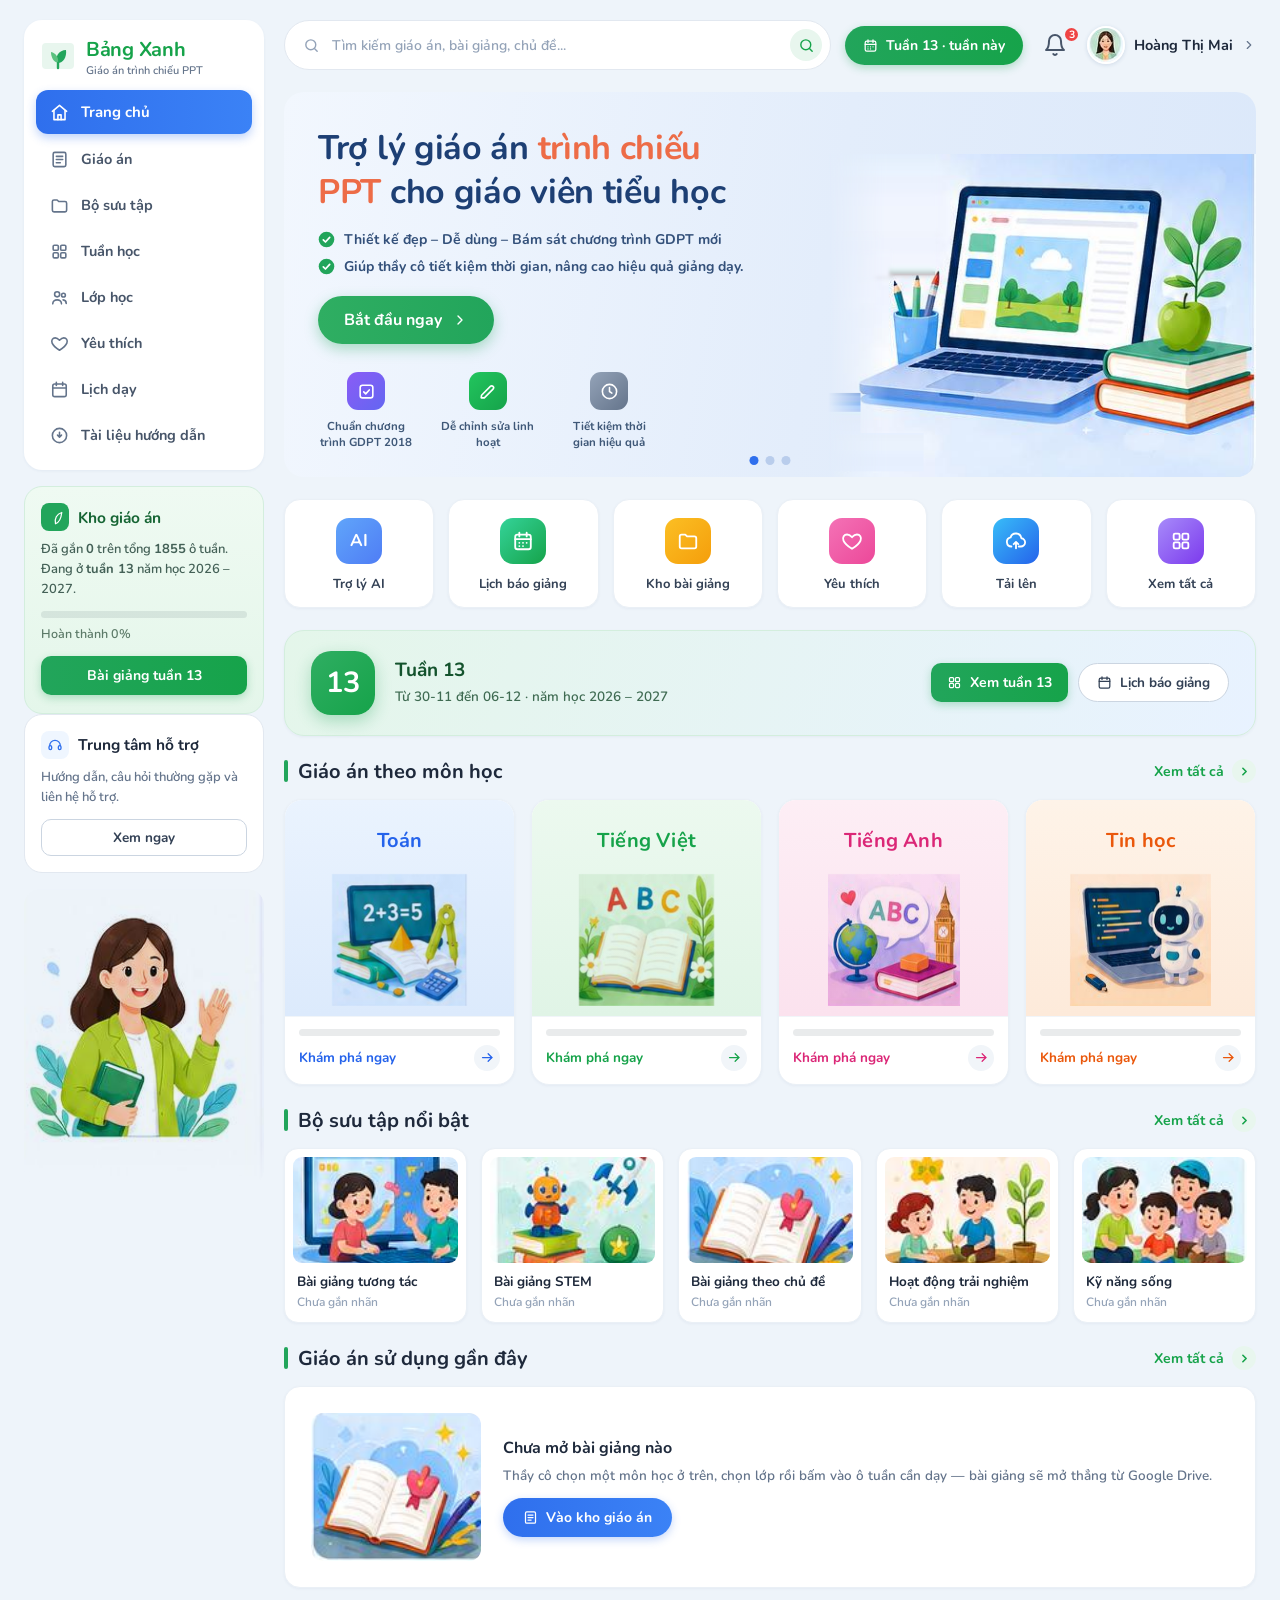
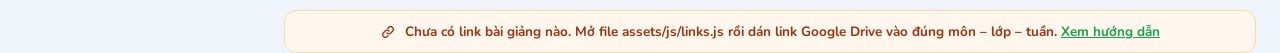
==== commit d0618e92: "Làm lại ô tuần: icon PPT, nhỏ gọn hơn, nổi khối bấm được - Thay ô số tròn bằng biểu tượng tệp trình " ====
--- a/index.html
+++ b/index.html
@@ -63,6 +63,15 @@
   <symbol id="f-grid" viewBox="0 0 24 24"><rect x="4" y="4" width="6.5" height="6.5" rx="1.5"/><rect x="13.5" y="4" width="6.5" height="6.5" rx="1.5"/><rect x="4" y="13.5" width="6.5" height="6.5" rx="1.5"/><rect x="13.5" y="13.5" width="6.5" height="6.5" rx="1.5"/></symbol>
   <symbol id="f-leaf" viewBox="0 0 24 24"><path d="M12 22c-2-8 2-16 10-18-1 9-4 16-10 18z"/></symbol>
   <symbol id="f-check-c" viewBox="0 0 24 24"><circle cx="12" cy="12" r="11"/></symbol>
+</svg>
+
+<!-- Biểu tượng tệp trình chiếu PPT (nhiều màu, không dùng chung màu chữ) -->
+<svg style="display:none" aria-hidden="true">
+  <symbol id="f-ppt" viewBox="0 0 24 24">
+    <path d="M5 3.6A1.6 1.6 0 0 1 6.6 2H14l5 5v13.4a1.6 1.6 0 0 1-1.6 1.6H6.6A1.6 1.6 0 0 1 5 20.4z" fill="#ED6C47"/>
+    <path d="M14 2v5h5z" fill="#FFC0A8"/>
+    <path fill-rule="evenodd" d="M8.5 9.3h3.3c1.8 0 3 1.1 3 2.8s-1.2 2.8-3 2.8h-1.2v2.8H8.5zm2.1 1.9v1.8h1.1c.65 0 1.05-.35 1.05-.9s-.4-.9-1.05-.9z" fill="#fff"/>
+  </symbol>
 </svg>
 
 <div class="layout">
--- a/assets/css/style.css
+++ b/assets/css/style.css
@@ -49,8 +49,10 @@
 ul,ol{margin:0;padding:0;list-style:none}
 .layout{max-width:1400px;margin:0 auto;display:flex;gap:20px;padding:20px 24px 0;align-items:flex-start}
 
-/* --- icon --- */
-.ic13,.ic14,.ic15,.ic16,.ic17,.ic19,.ic22,.ic24{fill:none;stroke:currentColor;stroke-width:2;stroke-linecap:round;stroke-linejoin:round;flex-shrink:0}
+/* --- icon ---
+   Dùng svg[class^="ic"] chứ không liệt kê từng cỡ, để gọi ic() với cỡ chưa
+   có sẵn thì icon vẫn nét viền bình thường, không bị tô đen đặc. */
+svg[class^="ic"]{fill:none;stroke:currentColor;stroke-width:2;stroke-linecap:round;stroke-linejoin:round;flex-shrink:0}
 .ic13{width:13px;height:13px}.ic14{width:14px;height:14px}.ic15{width:15px;height:15px}.ic16{width:16px;height:16px}
 .ic17{width:17px;height:17px}.ic19{width:19px;height:19px}.ic22{width:22px;height:22px}.ic24{width:24px;height:24px}
 .fill,.fill-star{fill:currentColor;stroke:none}
@@ -137,15 +139,10 @@
 .tuannay .so{width:64px;height:64px;flex-shrink:0;border-radius:20px;display:flex;align-items:center;justify-content:center;
   font-size:29px;font-weight:700;color:#fff;background:linear-gradient(135deg,#2fae62,var(--xanh));
   box-shadow:0 6px 16px rgba(34,165,91,.32)}
-.tuannay .so svg{stroke:#fff}
 .tuannay .txt{flex:1;min-width:190px}
 .tuannay .txt h3{font-size:19px;font-weight:700;color:#14532d}
 .tuannay .txt p{font-size:13.5px;font-weight:600;color:#3f6b52;margin-top:4px;line-height:1.5}
 .tuannay .row-btn{flex-shrink:0}
-.tuannay.mo{background:linear-gradient(110deg,#f4f8fc,#eef4fa);border-color:var(--vien-dam)}
-.tuannay.mo .so{background:linear-gradient(135deg,#cbd5e1,var(--chu-mo));box-shadow:none}
-.tuannay.mo .txt h3{color:#334155}
-.tuannay.mo .txt p{color:var(--chu-nhat)}
 
 /* --- Đầu mục --- */
 .sec-head{display:flex;align-items:center;justify-content:space-between;margin-bottom:14px;gap:12px}
@@ -277,38 +274,58 @@
 .hk .bar{width:4px;height:22px;border-radius:4px;background:#22a55b}
 .hk h2{margin:0;font-size:19px;font-weight:700}
 .hk .ct{font-size:13px;font-weight:700;color:var(--chu-mo)}
-.weeks{display:grid;grid-template-columns:repeat(6,1fr);gap:12px;padding-top:10px}
-.week{position:relative;background:#fff;border:1px solid var(--vien);border-radius:14px;padding:14px 10px 12px;text-align:center;box-shadow:var(--bong-1);transition:.15s;display:block;color:inherit;width:100%;height:100%;font:inherit}
-.week:hover{box-shadow:0 8px 20px rgba(30,64,120,.14);transform:translateY(-2px);color:inherit}
-.week .num{width:44px;height:44px;border-radius:13px;margin:0 auto 8px;display:flex;align-items:center;justify-content:center;font-size:19px;font-weight:700;color:#fff}
-.week .lb{font-size:13.5px;font-weight:700}
-.week .st{display:flex;align-items:center;justify-content:center;gap:5px;font-size:11.5px;font-weight:700;color:var(--chu-mo);margin-top:4px}
-.week .st .dot{width:7px;height:7px;border-radius:99px;background:#cbd5e1}
+/* Ô tuần: khối nhỏ, có cạnh dưới dày nên nhìn nổi lên khỏi trang;
+   rê chuột thì nhấc cao, bấm xuống thì lún như nút bấm thật.        */
+.weeks{display:grid;grid-template-columns:repeat(auto-fill,minmax(98px,1fr));gap:11px;padding-top:12px}
+.w-item{position:relative}
+.week{position:relative;display:flex;flex-direction:column;align-items:center;gap:4px;
+  width:100%;height:100%;padding:11px 7px 10px;border-radius:15px;font:inherit;text-align:center;
+  background:linear-gradient(180deg,#fff 0%,#f7fafd 100%);border:1px solid var(--vien);color:inherit;
+  box-shadow:0 5px 0 var(--canh,#d3e0ee), 0 7px 14px rgba(30,64,120,.13);
+  transition:transform .13s ease,box-shadow .13s ease,border-color .13s ease}
+.week:hover{transform:translateY(-3px);color:inherit;
+  box-shadow:0 8px 0 var(--canh,#c6d6e8), 0 15px 26px rgba(30,64,120,.2)}
+.week:active{transform:translateY(4px);
+  box-shadow:0 1px 0 var(--canh,#d3e0ee), 0 2px 4px rgba(30,64,120,.16)}
+
+.ppt-ic{width:30px;height:30px;display:block;flex-shrink:0}
+.week .lb{font-size:13px;font-weight:700;line-height:1.2}
+.week.has .lb{color:var(--mau)}
+.week .st{display:flex;align-items:center;justify-content:center;gap:4px;font-size:10.5px;font-weight:700;color:var(--chu-mo)}
+.week .st .dot{width:6px;height:6px;border-radius:99px;background:#cbd5e1;display:block;flex-shrink:0}
 .week.has .st{color:var(--xanh)}
 .week.has .st .dot{background:#22c55e}
-.week.none{background:#fbfdff;border-style:dashed;border-color:#dbe6f0}
-.week.none:hover{border-color:var(--xanh-sang);border-style:solid;box-shadow:var(--bong-2)}
+.week .tenbai{font-size:10px;font-weight:600;color:var(--chu-mo);line-height:1.3;
+  display:-webkit-box;-webkit-line-clamp:2;-webkit-box-orient:vertical;overflow:hidden}
+
+/* Tuần chưa gắn link: khối thấp hơn một bậc, viền đứt, icon xám */
+.week.none{background:linear-gradient(180deg,#fdfeff 0%,#f2f7fc 100%);
+  border-style:dashed;border-color:#d3e0ee;
+  box-shadow:0 3px 0 #e2eaf4, 0 4px 9px rgba(30,64,120,.08)}
+.week.none .ppt-ic{filter:grayscale(1);opacity:.42}
+.week.none:hover{border-style:solid;border-color:var(--xanh-sang);
+  box-shadow:0 7px 0 #bfe0cd, 0 14px 22px rgba(30,64,120,.16)}
+.week.none:hover .ppt-ic{filter:none;opacity:.8}
+.week.none:active{transform:translateY(4px);box-shadow:0 1px 0 #e2eaf4, 0 2px 4px rgba(30,64,120,.14)}
 
 /* Ô tuần đang dạy trong năm học */
-.w-item{position:relative}
-.w-item.nay .week{border-color:var(--mau,#22a55b);border-width:2px;padding:13px 9px 11px;
-  box-shadow:0 4px 14px rgba(30,64,120,.16);                              /* dự phòng cho trình duyệt cũ */
-  box-shadow:0 0 0 4px color-mix(in srgb,var(--mau,#22a55b) 14%,transparent)}
-.w-item.nay .week.none{border-style:solid;background:#fff}
-.nhan-nay{position:absolute;left:50%;top:-9px;transform:translateX(-50%);white-space:nowrap;
-  background:var(--mau,#22a55b);color:#fff;font-size:10px;font-weight:700;letter-spacing:.3px;
-  border-radius:999px;padding:2px 10px;box-shadow:0 3px 8px rgba(30,64,120,.22);z-index:2}
+.w-item.nay .week{border-color:var(--mau,#22a55b);border-width:2px;padding:10px 6px 9px;background:#fff}
+.w-item.nay .week.none{border-style:solid}
+.nhan-nay{position:absolute;left:50%;top:-8px;transform:translateX(-50%);white-space:nowrap;
+  background:var(--mau,#22a55b);color:#fff;font-size:9.5px;font-weight:700;letter-spacing:.3px;
+  border-radius:999px;padding:2px 9px;box-shadow:0 3px 8px rgba(30,64,120,.22);z-index:2}
 .w-item.chop .week{animation:chop 1.6s ease}
 @keyframes chop{
-  0%,100%{box-shadow:0 0 0 4px color-mix(in srgb,var(--mau,#22a55b) 14%,transparent)}
-  30%,70%{box-shadow:0 0 0 10px color-mix(in srgb,var(--mau,#22a55b) 26%,transparent)}
+  0%,100%{box-shadow:0 3px 0 var(--canh,#dde7f2), 0 5px 11px rgba(30,64,120,.10)}
+  30%,70%{box-shadow:0 6px 0 var(--canh,#cfdcea), 0 0 0 8px rgba(34,165,91,.22)}
 }
-.week .tenbai{font-size:11px;font-weight:600;color:var(--chu-mo);margin-top:5px;line-height:1.35;display:-webkit-box;-webkit-line-clamp:2;-webkit-box-orient:vertical;overflow:hidden}
+
 /* nút phụ trên ô tuần — ẩn cho gọn, hiện khi rê chuột hoặc trên điện thoại */
-.w-tools{position:absolute;top:7px;right:7px;display:flex;gap:4px;opacity:0;transition:.15s}
-.week:hover .w-tools,.w-tools:focus-within,.w-tools.show{opacity:1}
-.w-btn{width:24px;height:24px;border-radius:8px;background:#f1f5f9;color:var(--chu-mo);display:flex;align-items:center;justify-content:center}
-.w-btn svg{width:13px;height:13px}
+.w-tools{position:absolute;top:5px;right:5px;display:flex;gap:3px;opacity:0;transition:.15s;
+  background:rgba(255,255,255,.94);border-radius:999px;padding:2px;box-shadow:0 1px 4px rgba(30,64,120,.16)}
+.week:hover+.w-tools,.w-item:hover .w-tools,.w-tools:focus-within,.w-tools.show{opacity:1}
+.w-btn{width:21px;height:21px;border-radius:999px;background:#f1f5f9;color:var(--chu-mo);display:flex;align-items:center;justify-content:center}
+.w-btn svg{width:12px;height:12px}
 .w-btn:hover{background:#e8f6ee;color:var(--xanh)}
 .w-btn.on{color:#ec4899;background:#fdf2f8}
 .w-btn.on svg{fill:currentColor;stroke:none}
@@ -488,7 +505,7 @@
   .hero-stats{justify-content:center}
   .hero-prog{max-width:100%;text-align:left}
   .grades{grid-template-columns:repeat(2,1fr);gap:12px}
-  .weeks{grid-template-columns:repeat(3,1fr);gap:10px}
+  .weeks{grid-template-columns:repeat(auto-fill,minmax(92px,1fr));gap:10px}
   .wlist{grid-template-columns:1fr}
   .guides{grid-template-columns:1fr}
   .stats{grid-template-columns:repeat(2,1fr)}
@@ -498,7 +515,7 @@
 }
 @media (max-width:520px){
   .quick{grid-template-columns:repeat(2,1fr)}
-  .weeks{grid-template-columns:repeat(2,1fr)}
+  .weeks{grid-template-columns:repeat(auto-fill,minmax(84px,1fr));gap:9px}
   .grades{grid-template-columns:1fr}
   .subjects{grid-template-columns:1fr}
 }
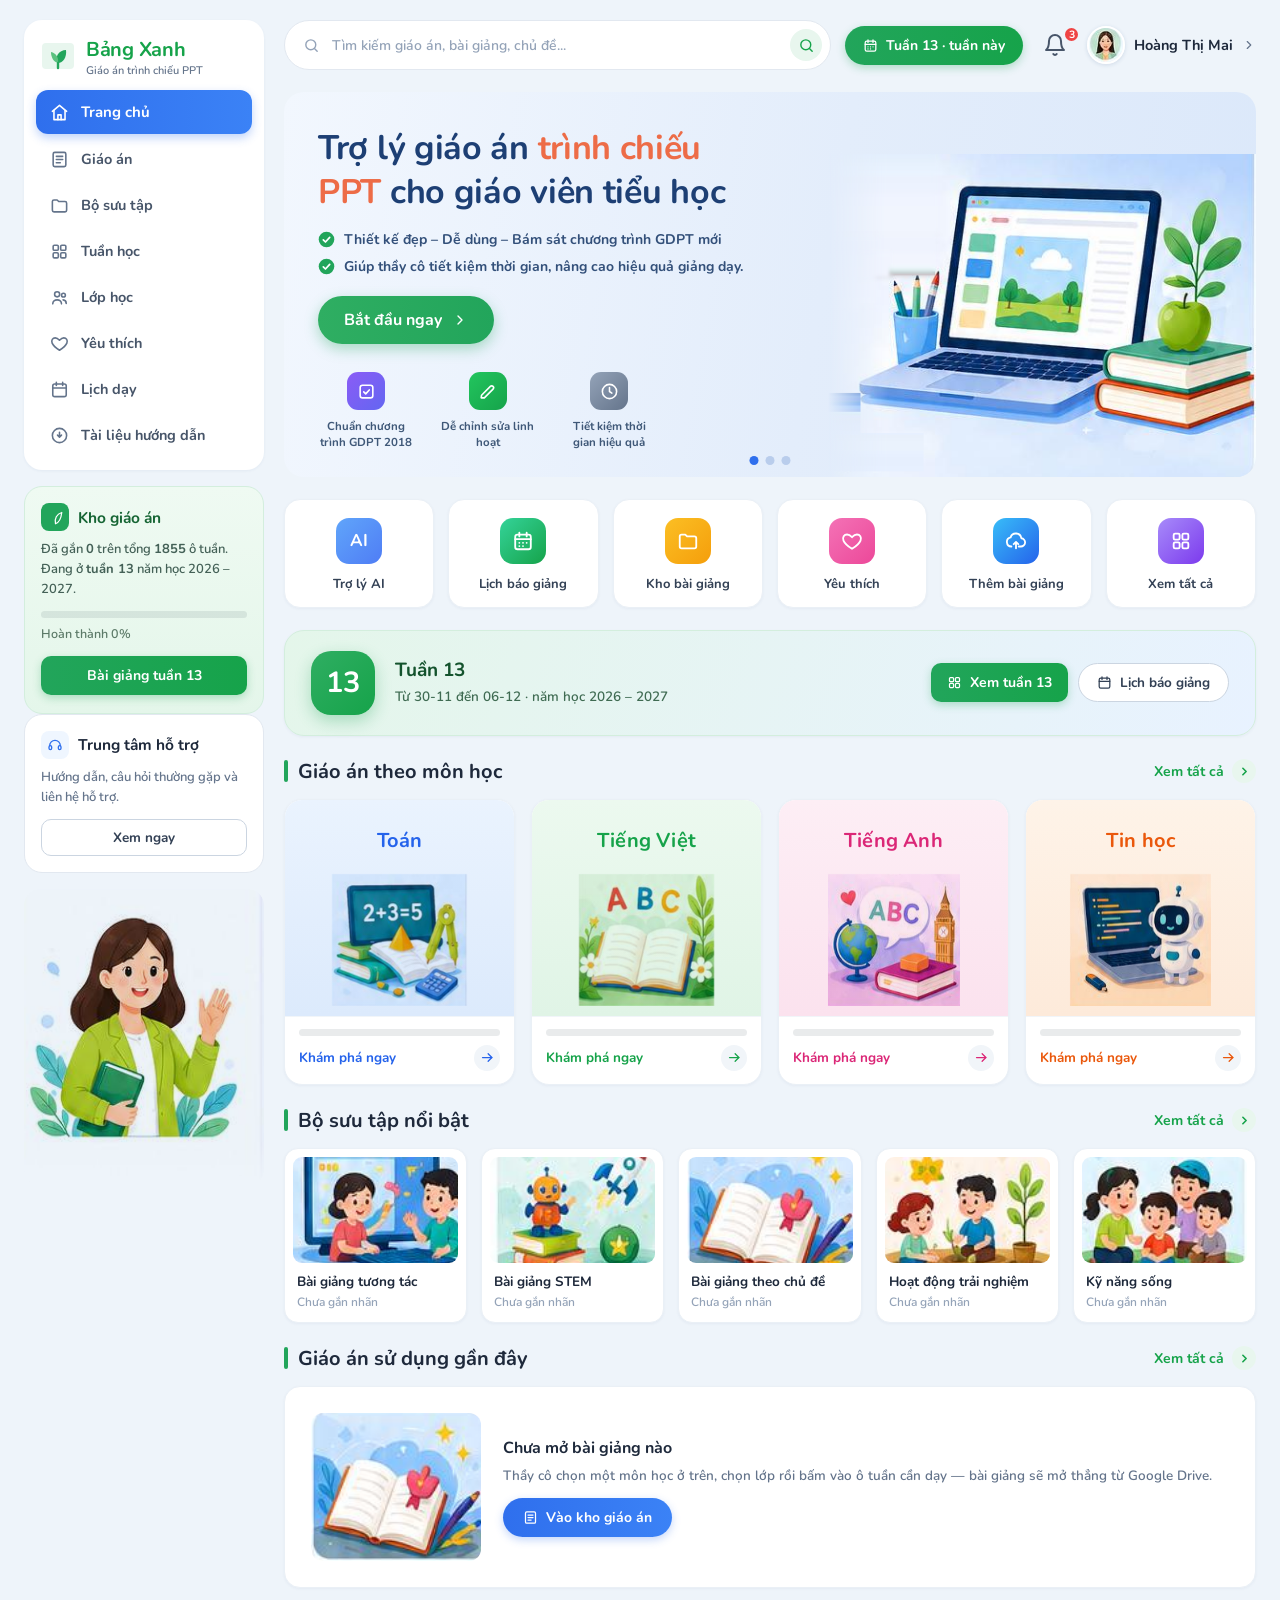
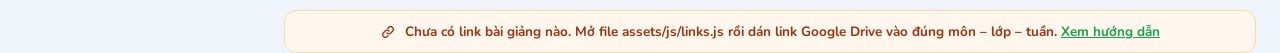
==== commit b397dd35: "Logo PowerPoint thật cho ô tuần, lịch báo giảng bám tuần hiện tại Icon: - Thay icon tệp tự vẽ bằng l" ====
--- a/index.html
+++ b/index.html
@@ -65,12 +65,26 @@
   <symbol id="f-check-c" viewBox="0 0 24 24"><circle cx="12" cy="12" r="11"/></symbol>
 </svg>
 
-<!-- Biểu tượng tệp trình chiếu PPT (nhiều màu, không dùng chung màu chữ) -->
-<svg style="display:none" aria-hidden="true">
-  <symbol id="f-ppt" viewBox="0 0 24 24">
-    <path d="M5 3.6A1.6 1.6 0 0 1 6.6 2H14l5 5v13.4a1.6 1.6 0 0 1-1.6 1.6H6.6A1.6 1.6 0 0 1 5 20.4z" fill="#ED6C47"/>
-    <path d="M14 2v5h5z" fill="#FFC0A8"/>
-    <path fill-rule="evenodd" d="M8.5 9.3h3.3c1.8 0 3 1.1 3 2.8s-1.2 2.8-3 2.8h-1.2v2.8H8.5zm2.1 1.9v1.8h1.1c.65 0 1.05-.35 1.05-.9s-.4-.9-1.05-.9z" fill="#fff"/>
+<!-- Biểu tượng PowerPoint (nhiều màu, không lấy theo màu chữ như các icon nét).
+     Ẩn bằng width/height 0 chứ KHÔNG dùng display:none — với display:none
+     trình duyệt không dựng gradient nên icon sẽ mất màu. -->
+<svg aria-hidden="true" style="position:absolute;width:0;height:0;overflow:hidden">
+  <defs>
+    <linearGradient id="ppt-tron" x1="5" y1="27" x2="29" y2="4" gradientUnits="userSpaceOnUse">
+      <stop offset="0" stop-color="#E93E82"/><stop offset=".45" stop-color="#E0453F"/><stop offset="1" stop-color="#F1712F"/>
+    </linearGradient>
+    <linearGradient id="ppt-cam" x1="16" y1="19" x2="30" y2="3" gradientUnits="userSpaceOnUse">
+      <stop offset="0" stop-color="#F5883A"/><stop offset="1" stop-color="#FFCE7D"/>
+    </linearGradient>
+    <linearGradient id="ppt-o" x1="1" y1="28" x2="14" y2="15" gradientUnits="userSpaceOnUse">
+      <stop offset="0" stop-color="#A81325"/><stop offset="1" stop-color="#D82A3E"/>
+    </linearGradient>
+  </defs>
+  <symbol id="f-ppt" viewBox="0 0 32 32">
+    <circle cx="17.5" cy="15" r="13.5" fill="url(#ppt-tron)"/>
+    <path d="M14.5 1.84A13.5 13.5 0 0 1 30.77 17.5H21.5A7 7 0 0 0 14.5 10.5Z" fill="url(#ppt-cam)"/>
+    <rect x=".8" y="14.2" width="13.6" height="13.6" rx="3.2" fill="url(#ppt-o)"/>
+    <path fill-rule="evenodd" fill="#fff" d="M4.6 16.4h3.8c2.35 0 4 1.45 4 3.55S10.75 23.5 8.4 23.5H6.9v2.4H4.6Zm2.3 2.05v3h1.4c1.05 0 1.75-.6 1.75-1.5s-.7-1.5-1.75-1.5Z"/>
   </symbol>
 </svg>
 
--- a/assets/css/style.css
+++ b/assets/css/style.css
@@ -361,8 +361,8 @@
 .wcard .w-tools{opacity:1;top:9px;right:9px}
 
 /* Chỉ mục tuần */
-.week-index{display:grid;grid-template-columns:repeat(auto-fill,minmax(84px,1fr));gap:10px}
-.wi{background:#fff;border:1px solid var(--vien);border-radius:13px;padding:11px 6px;text-align:center;box-shadow:var(--bong-1);transition:.15s;color:inherit}
+.week-index{display:grid;grid-template-columns:repeat(auto-fill,minmax(84px,1fr));gap:10px;padding-top:10px}
+.wi{position:relative;background:#fff;border:1px solid var(--vien);border-radius:13px;padding:11px 6px;text-align:center;box-shadow:var(--bong-1);transition:.15s;color:inherit}
 .wi:hover{box-shadow:0 6px 16px rgba(30,64,120,.12);transform:translateY(-2px);color:inherit}
 .wi b{display:block;font-size:21px;font-weight:700;color:var(--chu-mo)}
 .wi small{font-size:11px;font-weight:700;color:var(--chu-mo)}
@@ -389,7 +389,9 @@
 .tt-wrap td{vertical-align:top;width:14%}
 .slot{background:#f4f8fc;border:1px solid #e7eef5;border-left:4px solid #2f6fed;border-radius:12px;padding:10px;min-height:88px;display:flex;flex-direction:column;gap:4px}
 .slot .s1{font-size:13px;font-weight:700;line-height:1.3}
-.slot .s2{font-size:11.5px;font-weight:700;color:var(--chu-nhat)}
+.slot .s2{font-size:11.5px;font-weight:600;color:var(--chu-nhat);line-height:1.35}
+.chon-tuan{display:inline-flex;align-items:center;gap:8px;font-size:13.5px;font-weight:700;color:#334155}
+.chon-tuan .input{width:auto;padding:8px 12px;border-radius:999px;font-size:13.5px;font-weight:700}
 .slot .s3{display:flex;gap:6px;margin-top:auto;padding-top:6px}
 .slot-empty{width:100%;min-height:88px;background:#fbfdff;border:1.5px dashed #dbe6f0;border-radius:12px;color:#b6c6d8;display:flex;align-items:center;justify-content:center}
 .slot-empty:hover{border-color:#22a55b;color:#22a55b}
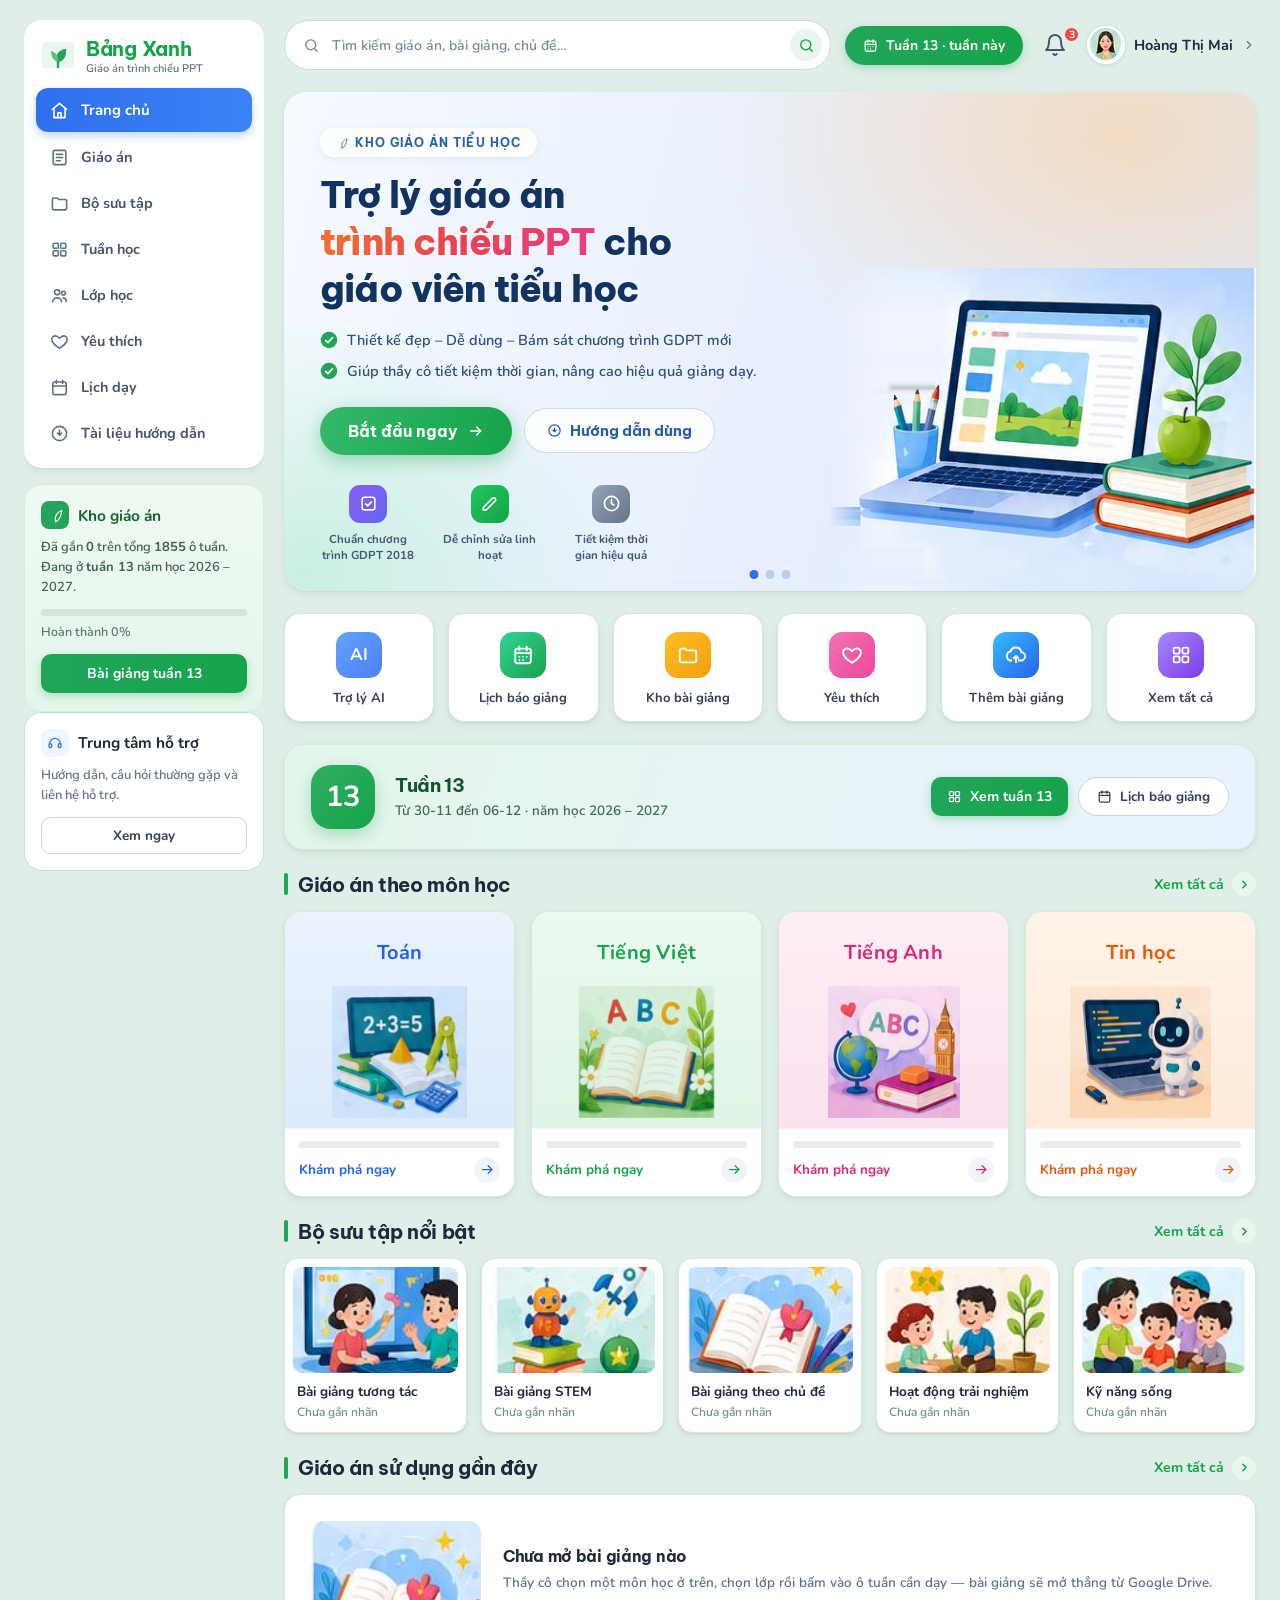
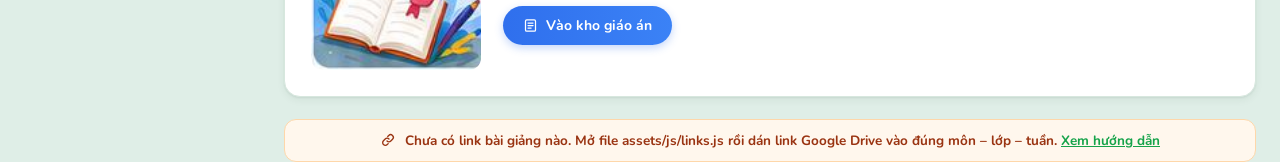
==== commit be3a2015: "Thiết kế lại tiêu đề trang chủ: font Be Vietnam Pro và chữ nhấn chuyển sắc Font: - Nạp Be Vietnam Pr" ====
--- a/index.html
+++ b/index.html
@@ -16,7 +16,9 @@
 <meta property="og:type" content="website">
 <link rel="preconnect" href="https://fonts.googleapis.com">
 <link rel="preconnect" href="https://fonts.gstatic.com" crossorigin>
-<link href="https://fonts.googleapis.com/css2?family=Nunito:wght@400;600;700;800;900&display=swap" rel="stylesheet">
+<!-- Be Vietnam Pro: font thiết kế riêng cho tiếng Việt, dấu thanh đặt cân đối
+     nên tiêu đề chữ to không bị chồng dấu. Nunito giữ lại làm dự phòng. -->
+<link href="https://fonts.googleapis.com/css2?family=Be+Vietnam+Pro:wght@500;600;700;800;900&family=Nunito:wght@400;600;700;800;900&display=swap" rel="stylesheet">
 <link href="https://fonts.cdnfonts.com/css/utm-avo" rel="stylesheet">
 <link rel="stylesheet" href="assets/css/style.css">
 </head>
--- a/assets/css/style.css
+++ b/assets/css/style.css
@@ -14,19 +14,30 @@
   --xanh-nhat:#e8f6ee;
   --lam:#2f6fed;          /* xanh dương phụ */
   --do:#dc2626;
-  --nen:#eef4fa;          /* nền trang */
+  /* Nền phải đủ đậm hơn thẻ trắng thì thẻ mới nổi. Chênh khoảng 8–9%
+     độ sáng là vừa: vẫn là xanh nhạt nhưng nội dung không bị bệt. */
+  --nen:#dfeee7;          /* nền trang — xanh bạc hà nhạt */
   --the:#fff;            /* nền thẻ */
-  --vien:#eaf0f6;
-  --vien-dam:#e2e8f0;
+  --vien:#d7e7de;         /* viền thẻ, đậm hơn nền để thấy rõ mép */
+  --vien-dam:#c8dcd1;
   --chu:#1e293b;
-  --chu-nhat:#64748b;
-  --chu-mo:#94a3b8;
-  --bong-1:0 1px 3px rgba(30,64,120,.05);
-  --bong-2:0 6px 16px rgba(30,64,120,.12);
-  --bong-3:0 12px 26px rgba(30,64,120,.14);
+  --chu-nhat:#5b7386;
+  --chu-mo:#758d95;
+  /* Đổ bóng ngả xanh cho hợp nền, và đủ đậm để thấy được */
+  --bong-1:0 1px 2px rgba(14,58,40,.07),0 3px 8px rgba(14,58,40,.06);
+  --bong-2:0 6px 16px rgba(14,58,40,.13);
+  --bong-3:0 14px 30px rgba(14,58,40,.16);
   --bo:16px;              /* bo góc thẻ */
   --bo-lon:20px;
-}
+  /* Font riêng cho tiêu đề — Be Vietnam Pro dựng riêng cho tiếng Việt nên
+     dấu thanh không chồng lên chữ khi phóng to. Chữ thân bài giữ nguyên. */
+  --font-td:'Be Vietnam Pro','UTM Avo','Nunito','Segoe UI',sans-serif;
+}
+
+/* Hệ tiêu đề dùng chung một font, một cách giãn chữ */
+.hero h1,.sec-title h2,.page-head h1,.subj-hero h1,.hk h2,.logo-name,
+.tuannay .txt h3,.homeroom .info h3,.modal-head h3,.guide h3,.empty-box h4{
+  font-family:var(--font-td);letter-spacing:-.018em}
 
 /* ===================== PHẦN 1 — TRANG CHỦ ===================== */
 *{box-sizing:border-box}
@@ -60,7 +71,7 @@
 
 /* --- Sidebar --- */
 aside{width:240px;flex-shrink:0;display:flex;flex-direction:column;gap:16px}
-.side-card{background:#fff;border-radius:18px;padding:14px 12px;box-shadow:0 1px 3px rgba(30,64,120,.06)}
+.side-card{background:#fff;border-radius:18px;padding:14px 12px;box-shadow:var(--bong-1)}
 .logo{display:flex;align-items:center;gap:10px;padding:2px 4px 12px;color:inherit}
 .logo:hover{color:inherit}
 .logo-name{font-size:20px;font-weight:700;color:var(--xanh);letter-spacing:-.3px}
@@ -84,6 +95,20 @@
 .teacher{width:100%;border-radius:16px;display:block;mix-blend-mode:multiply;-webkit-mask-image:linear-gradient(180deg,#000 86%,transparent 100%);mask-image:linear-gradient(180deg,#000 86%,transparent 100%)}
 .sidebar-backdrop{display:none}
 
+/* Cột trái dính theo màn hình: menu luôn trong tầm mắt khi cuộn 35 tuần,
+   và ảnh cô giáo tự co cho vừa chiều cao còn lại thay vì bị mép dưới
+   màn hình cắt ngang mặt. */
+@media (min-width:900px){
+  aside{position:sticky;top:20px;max-height:calc(100dvh - 26px);overflow:hidden}
+  .side-card,.pro-card,.support-card{flex-shrink:0}
+  /* Còn bao nhiêu chỗ thì ảnh lấy bấy nhiêu, cắt bớt phần chân chứ không
+     bóp méo. Đáy ảnh vốn đã mờ dần nên chỗ cắt không lộ. */
+  .teacher{margin-top:auto;flex:0 1 auto;min-height:0;max-height:230px;
+    object-fit:cover;object-position:center top}
+}
+/* Màn hình thấp thì không còn chỗ cho ảnh, ẩn hẳn còn hơn để hở một sợi */
+@media (min-width:900px) and (max-height:980px){ .teacher{display:none} }
+
 /* --- Main --- */
 main{flex:1;min-width:0;display:flex;flex-direction:column;gap:22px}
 #view{display:flex;flex-direction:column;gap:22px}
@@ -98,7 +123,7 @@
 .btn-pro:hover{filter:brightness(1.05);color:#fff}
 .bell{position:relative;cursor:pointer;color:#475569;background:none;display:flex;align-items:center}
 .bell:hover{color:var(--xanh)}
-.badge{position:absolute;top:-6px;right:-7px;background:#ef4444;color:#fff;font-size:10.5px;font-weight:700;border-radius:999px;min-width:17px;height:17px;display:flex;align-items:center;justify-content:center;border:2px solid #eef4fa}
+.badge{position:absolute;top:-6px;right:-7px;background:#ef4444;color:#fff;font-size:10.5px;font-weight:700;border-radius:999px;min-width:17px;height:17px;display:flex;align-items:center;justify-content:center;border:2px solid var(--nen)}
 .badge[data-empty="1"]{display:none}
 .user{display:flex;align-items:center;gap:9px;cursor:pointer;color:#1e293b}
 .user:hover{color:var(--xanh)}
@@ -106,17 +131,47 @@
 .user b{font-weight:700;font-size:14.5px;white-space:nowrap}
 .user .chev{color:var(--chu-nhat)}
 
-/* --- Hero --- */
-.hero{position:relative;border-radius:20px;overflow:hidden;background:linear-gradient(100deg,#f2f7fe 0%,#e3edfb 55%,#dbe8fa 100%);padding:34px 0 26px 34px;min-height:340px}
+/* --- Hero ---
+   Nền nhiều lớp: hai quầng sáng mềm (cam ở góc trên phải sau ảnh, xanh ở
+   góc dưới trái) chồng lên nền chuyển sắc, tạo chiều sâu thay vì một mảng
+   phẳng.                                                                */
+.hero{position:relative;border-radius:22px;overflow:hidden;box-shadow:var(--bong-1);
+  background:
+    radial-gradient(660px 420px at 86% 8%, rgba(255,206,150,.55), transparent 62%),
+    radial-gradient(520px 400px at 2% 96%, rgba(160,232,196,.5), transparent 64%),
+    linear-gradient(104deg,#f6faff 0%,#e7effd 54%,#dde9fb 100%);
+  padding:36px 0 28px 36px;min-height:352px}
 .hero-img{position:absolute;right:0;bottom:0;width:min(448px,44%);height:auto;object-fit:cover;-webkit-mask-image:linear-gradient(90deg,transparent 0%,#000 14%);mask-image:linear-gradient(90deg,transparent 0%,#000 14%)}
-.hero-content{position:relative;max-width:min(430px,50%);display:flex;flex-direction:column;align-items:flex-start}
-.hero h1{margin:0 0 16px;font-size:34px;line-height:1.3;font-weight:700;color:#1d3f74;letter-spacing:-.3px}
-.hero h1 em{font-style:normal;color:#ED6C47}
-.checks{display:flex;flex-direction:column;gap:8px;margin-bottom:20px}
-.checks div{display:flex;align-items:center;gap:9px;font-size:14px;font-weight:700;color:#33507a}
-.check-ic{width:17px;height:17px;flex-shrink:0}
-.btn-cta{display:flex;align-items:center;gap:10px;background:linear-gradient(90deg,#2fae62,#22a55b);color:#fff;border-radius:999px;padding:13px 26px;font-weight:700;font-size:16px;box-shadow:0 5px 14px rgba(34,165,91,.35);margin-bottom:28px}
-.btn-cta:hover{filter:brightness(1.05);color:#fff}
+.hero-content{position:relative;max-width:min(470px,52%);display:flex;flex-direction:column;align-items:flex-start}
+
+/* Nhãn nhỏ phía trên tiêu đề */
+.hero-nhan{display:inline-flex;align-items:center;gap:7px;margin-bottom:15px;
+  background:rgba(255,255,255,.8);border:1px solid rgba(255,255,255,.95);border-radius:999px;
+  padding:6px 15px;font-family:var(--font-td);font-size:11.5px;font-weight:700;
+  letter-spacing:.09em;text-transform:uppercase;color:#2a5da8;
+  box-shadow:0 2px 8px rgba(14,58,40,.08)}
+.hero-nhan svg{color:var(--xanh-sang)}
+
+.hero h1{margin:0 0 18px;font-family:var(--font-td);
+  font-size:clamp(26px,2.9vw,41px);line-height:1.26;font-weight:800;
+  color:#12335f;letter-spacing:-.022em;text-wrap:balance}
+/* Cụm chữ nhấn tô chuyển sắc đúng bộ màu logo PowerPoint.
+   nowrap để cụm nhấn không bị ngắt đôi giữa hai dòng. */
+.hero h1 em{font-style:normal;white-space:nowrap;
+  background:linear-gradient(100deg,#F2712F 0%,#E8434F 50%,#E93E82 100%);
+  -webkit-background-clip:text;background-clip:text;
+  -webkit-text-fill-color:transparent;color:transparent}
+
+.checks{display:flex;flex-direction:column;gap:9px;margin-bottom:24px}
+.checks div{display:flex;align-items:flex-start;gap:9px;font-size:14.5px;font-weight:600;color:#2f4e79;line-height:1.5}
+.check-ic{width:18px;height:18px;flex-shrink:0;margin-top:1px}
+.hero-nut{display:flex;align-items:center;gap:12px;flex-wrap:wrap;margin-bottom:30px}
+.btn-cta{display:inline-flex;align-items:center;gap:10px;background:linear-gradient(100deg,#34b86a,#16a34a);color:#fff;border-radius:999px;padding:14px 28px;font-family:var(--font-td);font-weight:700;font-size:15.5px;box-shadow:0 6px 18px rgba(22,163,74,.36)}
+.btn-cta:hover{filter:brightness(1.06);color:#fff;box-shadow:0 8px 22px rgba(22,163,74,.44)}
+.btn-ghost{display:inline-flex;align-items:center;gap:8px;background:rgba(255,255,255,.85);
+  border:1.5px solid rgba(42,93,168,.22);color:#2a5da8;border-radius:999px;
+  padding:12px 22px;font-family:var(--font-td);font-weight:700;font-size:14.5px}
+.btn-ghost:hover{background:#fff;border-color:#2a5da8;color:#2a5da8}
 .features{display:flex;gap:clamp(10px,2vw,26px);flex-wrap:wrap;max-width:100%}
 .feature{position:relative;z-index:1;display:flex;flex-direction:column;align-items:center;gap:8px;width:min(96px,28%);text-align:center}
 .feature .ic{width:38px;height:38px;border-radius:11px;display:flex;align-items:center;justify-content:center;color:#fff}
@@ -280,7 +335,7 @@
 .w-item{position:relative}
 .week{position:relative;display:flex;flex-direction:column;align-items:center;gap:4px;
   width:100%;height:100%;padding:11px 7px 10px;border-radius:15px;font:inherit;text-align:center;
-  background:linear-gradient(180deg,#fff 0%,#f7fafd 100%);border:1px solid var(--vien);color:inherit;
+  background:linear-gradient(180deg,#fff 0%,#f6fbf8 100%);border:1px solid var(--vien);color:inherit;
   box-shadow:0 5px 0 var(--canh,#d3e0ee), 0 7px 14px rgba(30,64,120,.13);
   transition:transform .13s ease,box-shadow .13s ease,border-color .13s ease}
 .week:hover{transform:translateY(-3px);color:inherit;
@@ -299,7 +354,7 @@
   display:-webkit-box;-webkit-line-clamp:2;-webkit-box-orient:vertical;overflow:hidden}
 
 /* Tuần chưa gắn link: khối thấp hơn một bậc, viền đứt, icon xám */
-.week.none{background:linear-gradient(180deg,#fdfeff 0%,#f2f7fc 100%);
+.week.none{background:linear-gradient(180deg,#fdfffe 0%,#f0f8f3 100%);
   border-style:dashed;border-color:#d3e0ee;
   box-shadow:0 3px 0 #e2eaf4, 0 4px 9px rgba(30,64,120,.08)}
 .week.none .ppt-ic{filter:grayscale(1);opacity:.42}
@@ -412,7 +467,7 @@
 .faq b{font-size:14px;font-weight:700}
 .faq span{font-size:13px;font-weight:600;color:var(--chu-nhat);line-height:1.55}
 .code{background:#0f2035;color:#dbeafe;border-radius:12px;padding:14px;overflow-x:auto;font-family:ui-monospace,Consolas,monospace;font-size:12.5px;line-height:1.75;white-space:pre;margin:0}
-code{background:#eef4fa;border:1px solid var(--vien-dam);border-radius:6px;padding:2px 6px;font-family:ui-monospace,Consolas,monospace;font-size:12.5px}
+code{background:var(--nen);border:1px solid var(--vien-dam);border-radius:6px;padding:2px 6px;font-family:ui-monospace,Consolas,monospace;font-size:12.5px}
 
 /* Thống kê */
 .stats{display:grid;grid-template-columns:repeat(4,1fr);gap:14px}
@@ -473,7 +528,7 @@
 
 /* ===================== MÀN HÌNH NHỎ ===================== */
 @media (max-width:899px){
-  aside{position:fixed;left:0;top:0;height:100dvh;width:280px;z-index:120;background:#eef4fa;padding:14px;overflow-y:auto;transform:translateX(-104%);transition:transform .25s ease;display:flex}
+  aside{position:fixed;left:0;top:0;height:100dvh;width:280px;z-index:120;background:var(--nen);padding:14px;overflow-y:auto;transform:translateX(-104%);transition:transform .25s ease;display:flex}
   body.nav-open aside{transform:none;box-shadow:0 10px 40px rgba(15,32,53,.3)}
   body.nav-open .sidebar-backdrop{display:block;position:fixed;inset:0;background:rgba(15,32,53,.45);z-index:110}
   .m-logo{display:flex}
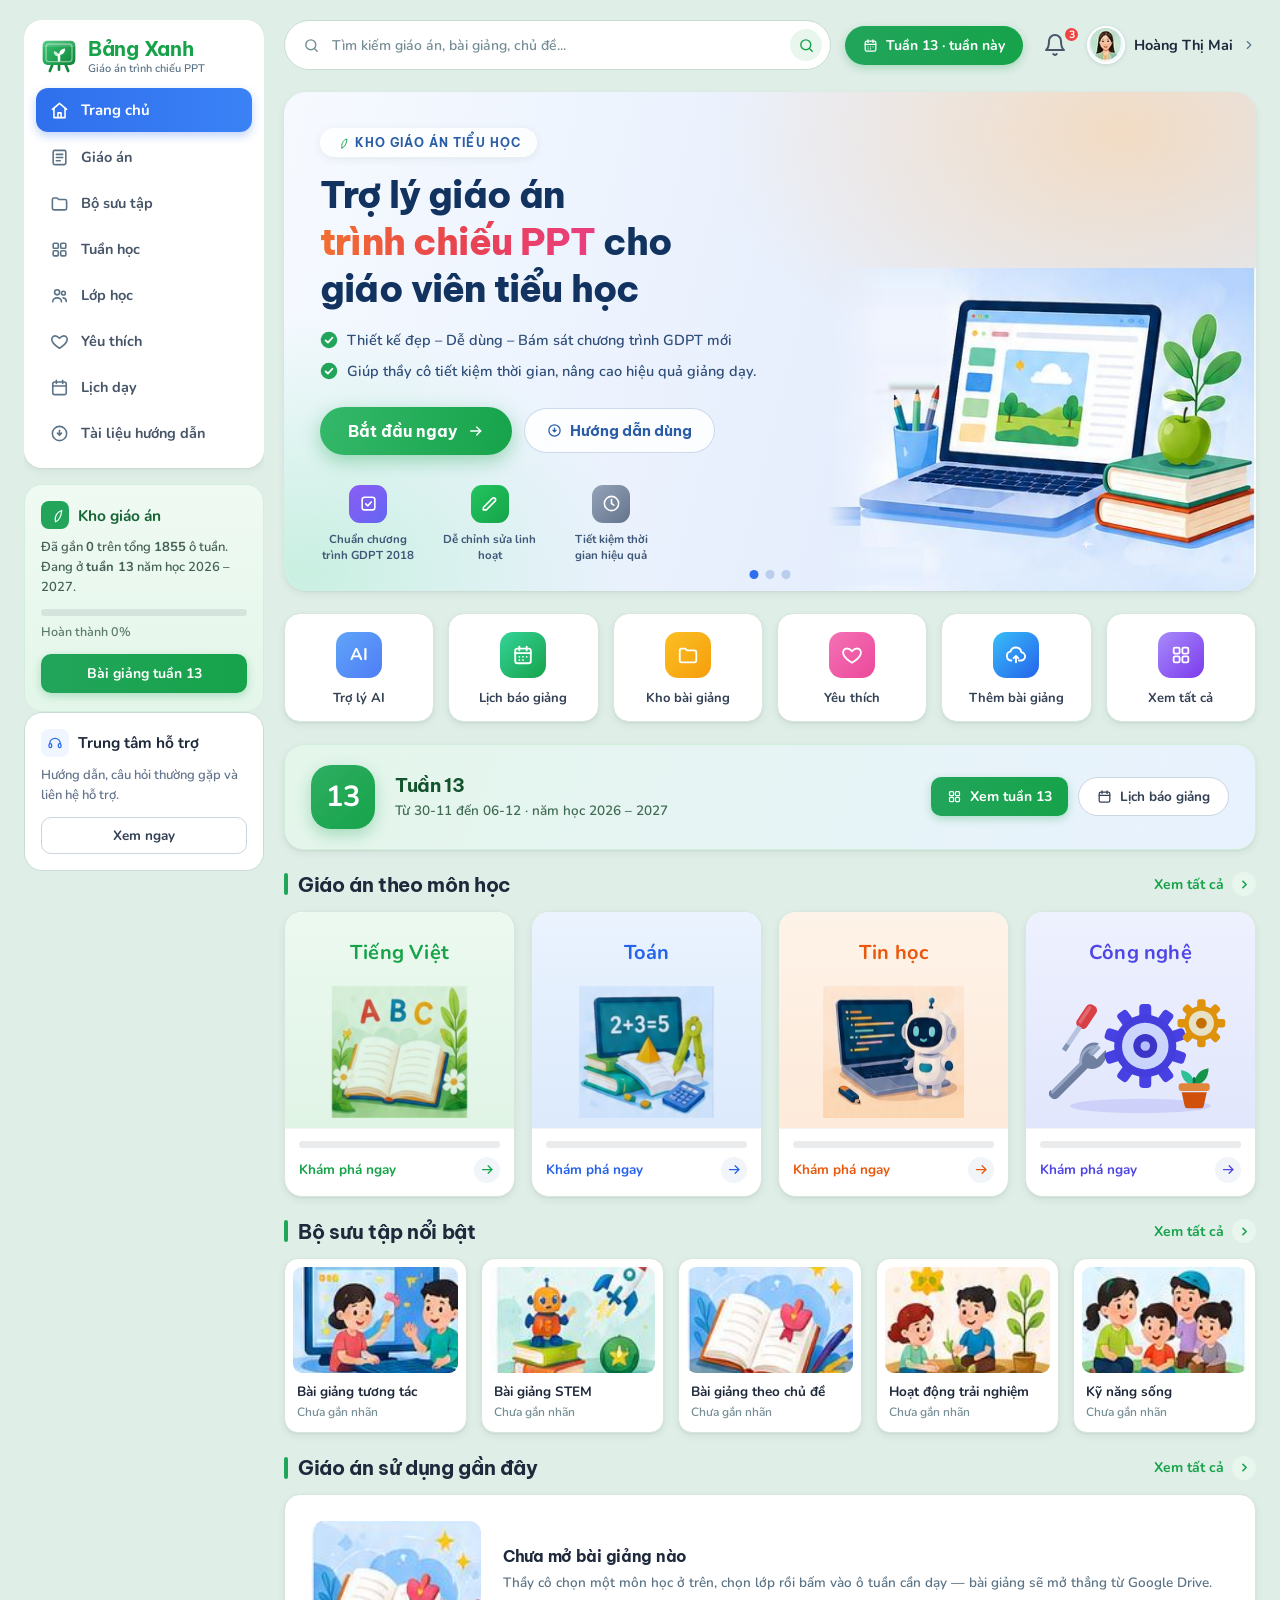
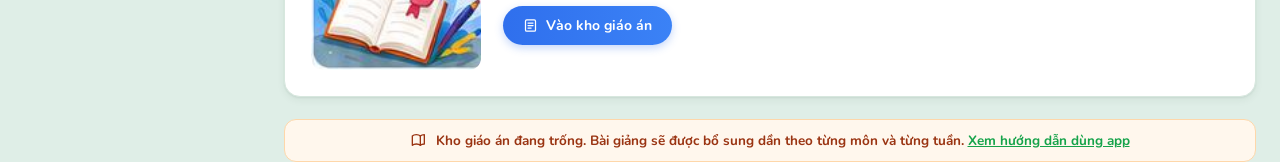
==== commit 1f0ef565: "Thiết kế lại logo theo mẫu bảng xanh có mầm cây Logo cũ là chiếc lá đặt trên khung trắng nhạt: tương" ====
--- a/index.html
+++ b/index.html
@@ -5,7 +5,7 @@
 <meta name="viewport" content="width=device-width, initial-scale=1.0, viewport-fit=cover">
 <title>Bảng Xanh – Giáo án trình chiếu PPT</title>
 <meta name="description" content="Kho bài giảng trình chiếu PPT tiểu học theo môn, lớp và 35 tuần học, mở thẳng từ Google Drive.">
-<link rel="icon" href="data:image/svg+xml,<svg xmlns='http://www.w3.org/2000/svg' viewBox='0 0 36 36'><rect x='2' y='4' width='32' height='26' rx='4' fill='%23e8f6ee'/><path d='M18 24c-4-6 1-13 8-13 1 7-3 13-8 13z' fill='%2322a55b'/><path d='M18 24c1-5-2-10-7-11 0 6 3 10 7 11z' fill='%235bc17f'/></svg>">
+<link rel="icon" href="data:image/svg+xml,<svg xmlns='http://www.w3.org/2000/svg' viewBox='0 0 36 36'><path d='M12 25.6 9.3 32.2M24 25.6l2.7 6.6M18 25.6V31' stroke='%2312873c' stroke-width='2.5' stroke-linecap='round' fill='none'/><rect x='2.5' y='3.5' width='31' height='23' rx='4.6' fill='%2318a94e'/><rect x='5.7' y='6.7' width='24.6' height='16.6' rx='2.7' stroke='%23ffffff' stroke-opacity='.45' stroke-width='1.3' fill='none'/><path d='M18 22.1v-5.4' stroke='%23fff' stroke-width='2.3' stroke-linecap='round' fill='none'/><path d='M18.3 17c-.5-3.2 1.7-5.8 5.4-6.1.3 3.4-1.9 6-5.4 6.1z' fill='%23fff'/><path d='M17.7 18.6c.2-2.6-1.6-4.7-4.6-5-.2 2.8 1.6 5 4.6 5z' fill='%23ffffff' fill-opacity='.78'/></svg>">
 <link rel="apple-touch-icon" href="assets/img/icon.svg">
 <link rel="manifest" href="manifest.webmanifest">
 <meta name="theme-color" content="#16a34a">
@@ -81,7 +81,22 @@
     <linearGradient id="ppt-o" x1="1" y1="28" x2="14" y2="15" gradientUnits="userSpaceOnUse">
       <stop offset="0" stop-color="#A81325"/><stop offset="1" stop-color="#D82A3E"/>
     </linearGradient>
+    <linearGradient id="bx-bang" x1="5" y1="3" x2="31" y2="27" gradientUnits="userSpaceOnUse">
+      <stop offset="0" stop-color="#35c26f"/><stop offset="1" stop-color="#12873c"/>
+    </linearGradient>
   </defs>
+
+  <!-- Logo Bảng Xanh: tấm bảng xanh trên giá, có mầm cây mọc lên —
+       đúng nghĩa cái tên. Dùng chung cho cột trái, thanh trên điện thoại. -->
+  <symbol id="f-logo" viewBox="0 0 36 36">
+    <path d="M12 25.6 9.3 32.2M24 25.6l2.7 6.6M18 25.6V31" stroke="#12873c" stroke-width="2.5" stroke-linecap="round" fill="none"/>
+    <rect x="2.5" y="3.5" width="31" height="23" rx="4.6" fill="url(#bx-bang)"/>
+    <path d="M2.5 8.1a4.6 4.6 0 0 1 4.6-4.6h21.8a4.6 4.6 0 0 1 4.6 4.6v1.4H2.5z" fill="#fff" fill-opacity=".13"/>
+    <rect x="5.7" y="6.7" width="24.6" height="16.6" rx="2.7" stroke="#fff" stroke-opacity=".45" stroke-width="1.3" fill="none"/>
+    <path d="M18 22.1v-5.4" stroke="#fff" stroke-width="2.3" stroke-linecap="round" fill="none"/>
+    <path d="M18.3 17c-.5-3.2 1.7-5.8 5.4-6.1.3 3.4-1.9 6-5.4 6.1z" fill="#fff"/>
+    <path d="M17.7 18.6c.2-2.6-1.6-4.7-4.6-5-.2 2.8 1.6 5 4.6 5z" fill="#fff" fill-opacity=".78"/>
+  </symbol>
   <symbol id="f-ppt" viewBox="0 0 32 32">
     <circle cx="17.5" cy="15" r="13.5" fill="url(#ppt-tron)"/>
     <path d="M14.5 1.84A13.5 13.5 0 0 1 30.77 17.5H21.5A7 7 0 0 0 14.5 10.5Z" fill="url(#ppt-cam)"/>
@@ -96,7 +111,7 @@
   <aside id="sidebar">
     <div class="side-card">
       <a class="logo" href="#/">
-        <svg width="36" height="36" viewBox="0 0 36 36" fill="none"><rect x="2" y="4" width="32" height="26" rx="4" fill="#e8f6ee"/><path d="M18 24c-4-6 1-13 8-13 1 7-3 13-8 13z" fill="#22a55b"/><path d="M18 24c1-5-2-10-7-11 0 6 3 10 7 11z" fill="#5bc17f"/><path d="M18 24v5" stroke="#22a55b" stroke-width="2.4" stroke-linecap="round"/></svg>
+        <svg class="bx-logo" width="38" height="38" viewBox="0 0 36 36" aria-hidden="true"><use href="#f-logo"/></svg>
         <div><div class="logo-name">Bảng Xanh</div><div class="logo-sub">Giáo án trình chiếu PPT</div></div>
       </a>
       <nav id="nav">
@@ -122,7 +137,7 @@
     <div class="m-logo">
       <button class="m-menu" id="btnMenu" aria-label="Mở menu"><svg class="ic22"><use href="#i-menu"/></svg></button>
       <a class="logo" href="#/" style="padding:0">
-        <svg width="34" height="34" viewBox="0 0 36 36" fill="none"><rect x="2" y="4" width="32" height="26" rx="4" fill="#e8f6ee"/><path d="M18 24c-4-6 1-13 8-13 1 7-3 13-8 13z" fill="#22a55b"/><path d="M18 24c1-5-2-10-7-11 0 6 3 10 7 11z" fill="#5bc17f"/></svg>
+        <svg class="bx-logo" width="34" height="34" viewBox="0 0 36 36" aria-hidden="true"><use href="#f-logo"/></svg>
         <div><div class="logo-name">Bảng Xanh</div><div class="logo-sub">Giáo án trình chiếu PPT</div></div>
       </a>
     </div>
--- a/assets/css/style.css
+++ b/assets/css/style.css
@@ -462,7 +462,19 @@
 .guide h3{font-size:16px;font-weight:700;margin-bottom:12px}
 .guide li{display:flex;gap:10px;font-size:13.5px;font-weight:600;color:#475569;line-height:1.5;padding:6px 0}
 .guide .num{width:22px;height:22px;flex-shrink:0;border-radius:999px;color:#fff;font-size:11.5px;font-weight:700;display:flex;align-items:center;justify-content:center}
-.faq li{padding:12px 0;border-bottom:1px dashed #e7eef5;display:flex;flex-direction:column;gap:4px}
+/* Bảng ký hiệu trên trang hướng dẫn */
+.kyhieu li{display:flex;align-items:center;gap:14px;padding:11px 0;border-bottom:1px dashed var(--vien)}
+.kyhieu li:last-child{border:none}
+.kyhieu .kh{width:52px;flex-shrink:0;display:flex;align-items:center;justify-content:center}
+.kyhieu .kh .ppt-ic{width:28px;height:28px}
+.kyhieu .kh.mo .ppt-ic{filter:grayscale(1);opacity:.42}
+.kyhieu .kh .w-btn{cursor:default}
+.kyhieu b{display:block;font-size:14px;font-weight:700}
+.kyhieu span:not(.kh):not(.nhan-mau){font-size:13px;font-weight:600;color:var(--chu-nhat);line-height:1.55}
+.nhan-mau{background:var(--xanh-sang);color:#fff;font-size:9.5px;font-weight:700;letter-spacing:.3px;
+  border-radius:999px;padding:3px 9px;white-space:nowrap}
+
+.faq li{padding:12px 0;border-bottom:1px dashed var(--vien);display:flex;flex-direction:column;gap:4px}
 .faq li:last-child{border:none}
 .faq b{font-size:14px;font-weight:700}
 .faq span{font-size:13px;font-weight:600;color:var(--chu-nhat);line-height:1.55}
